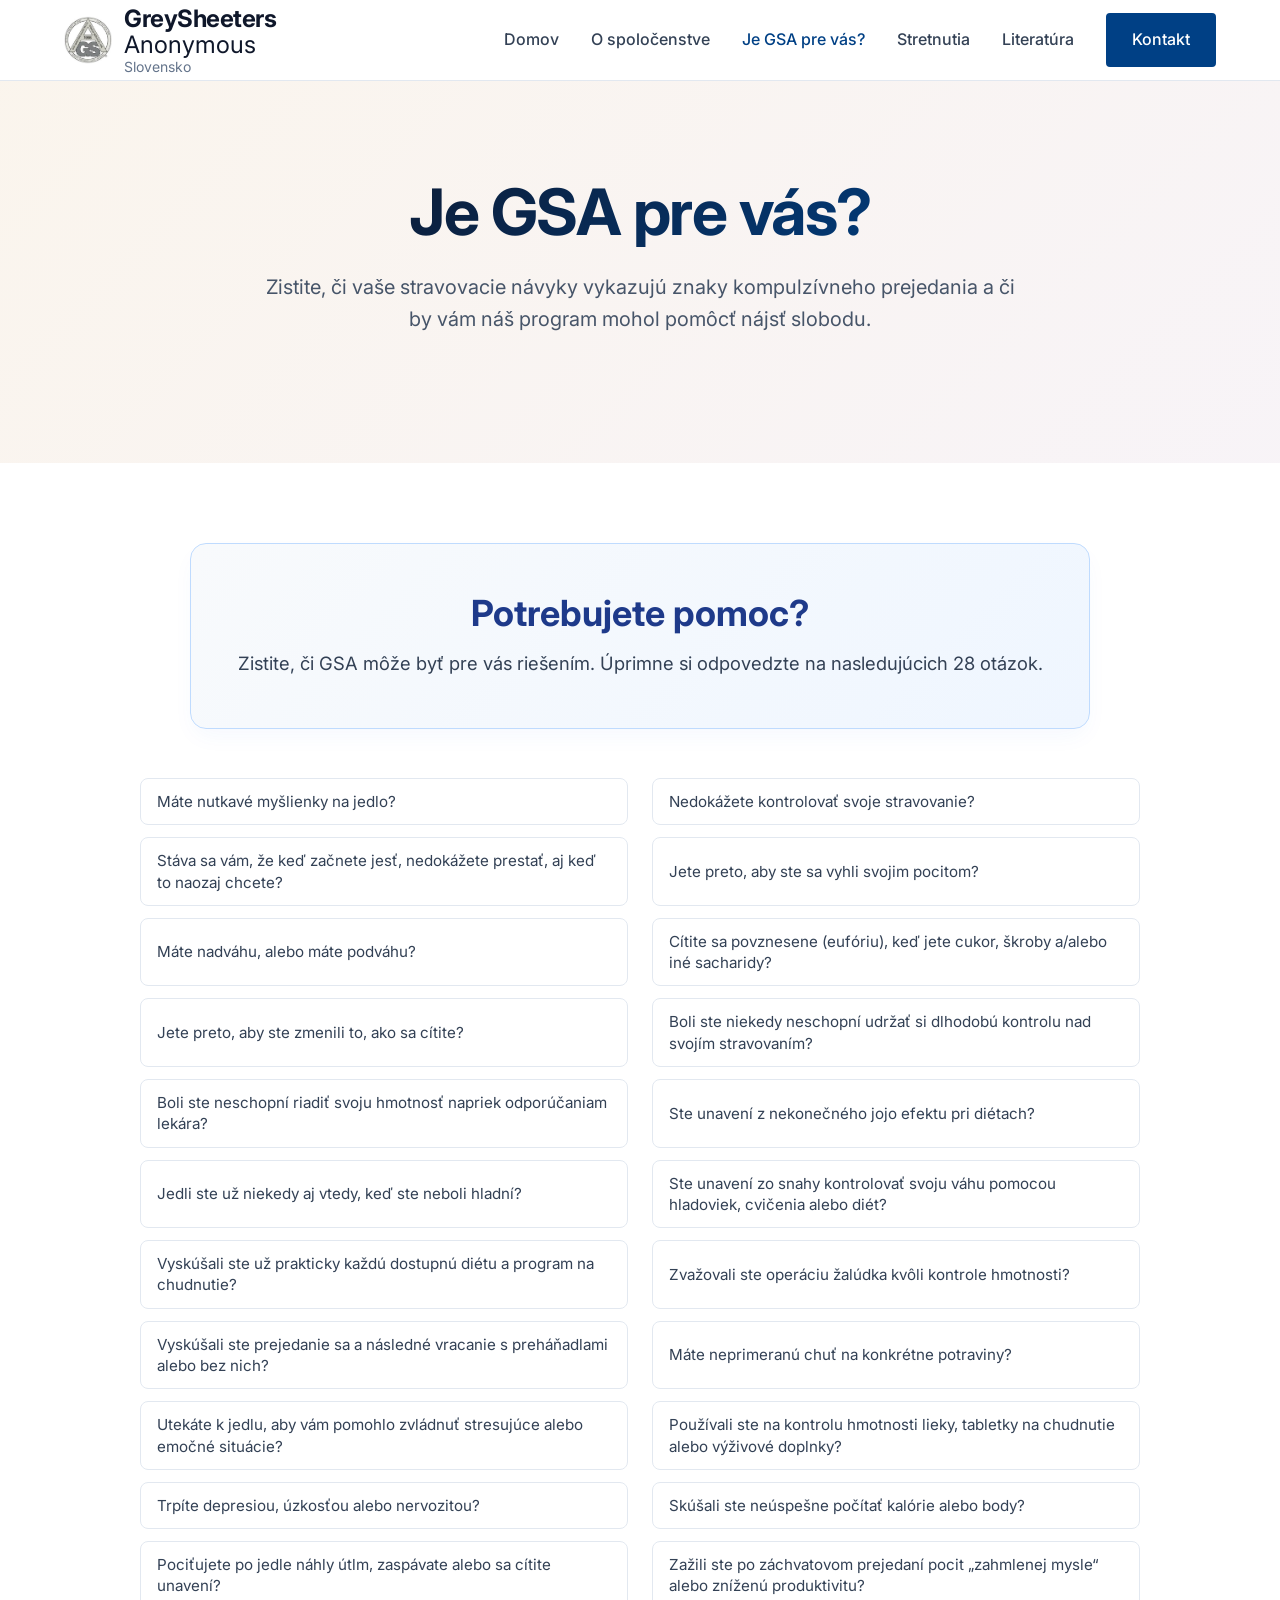
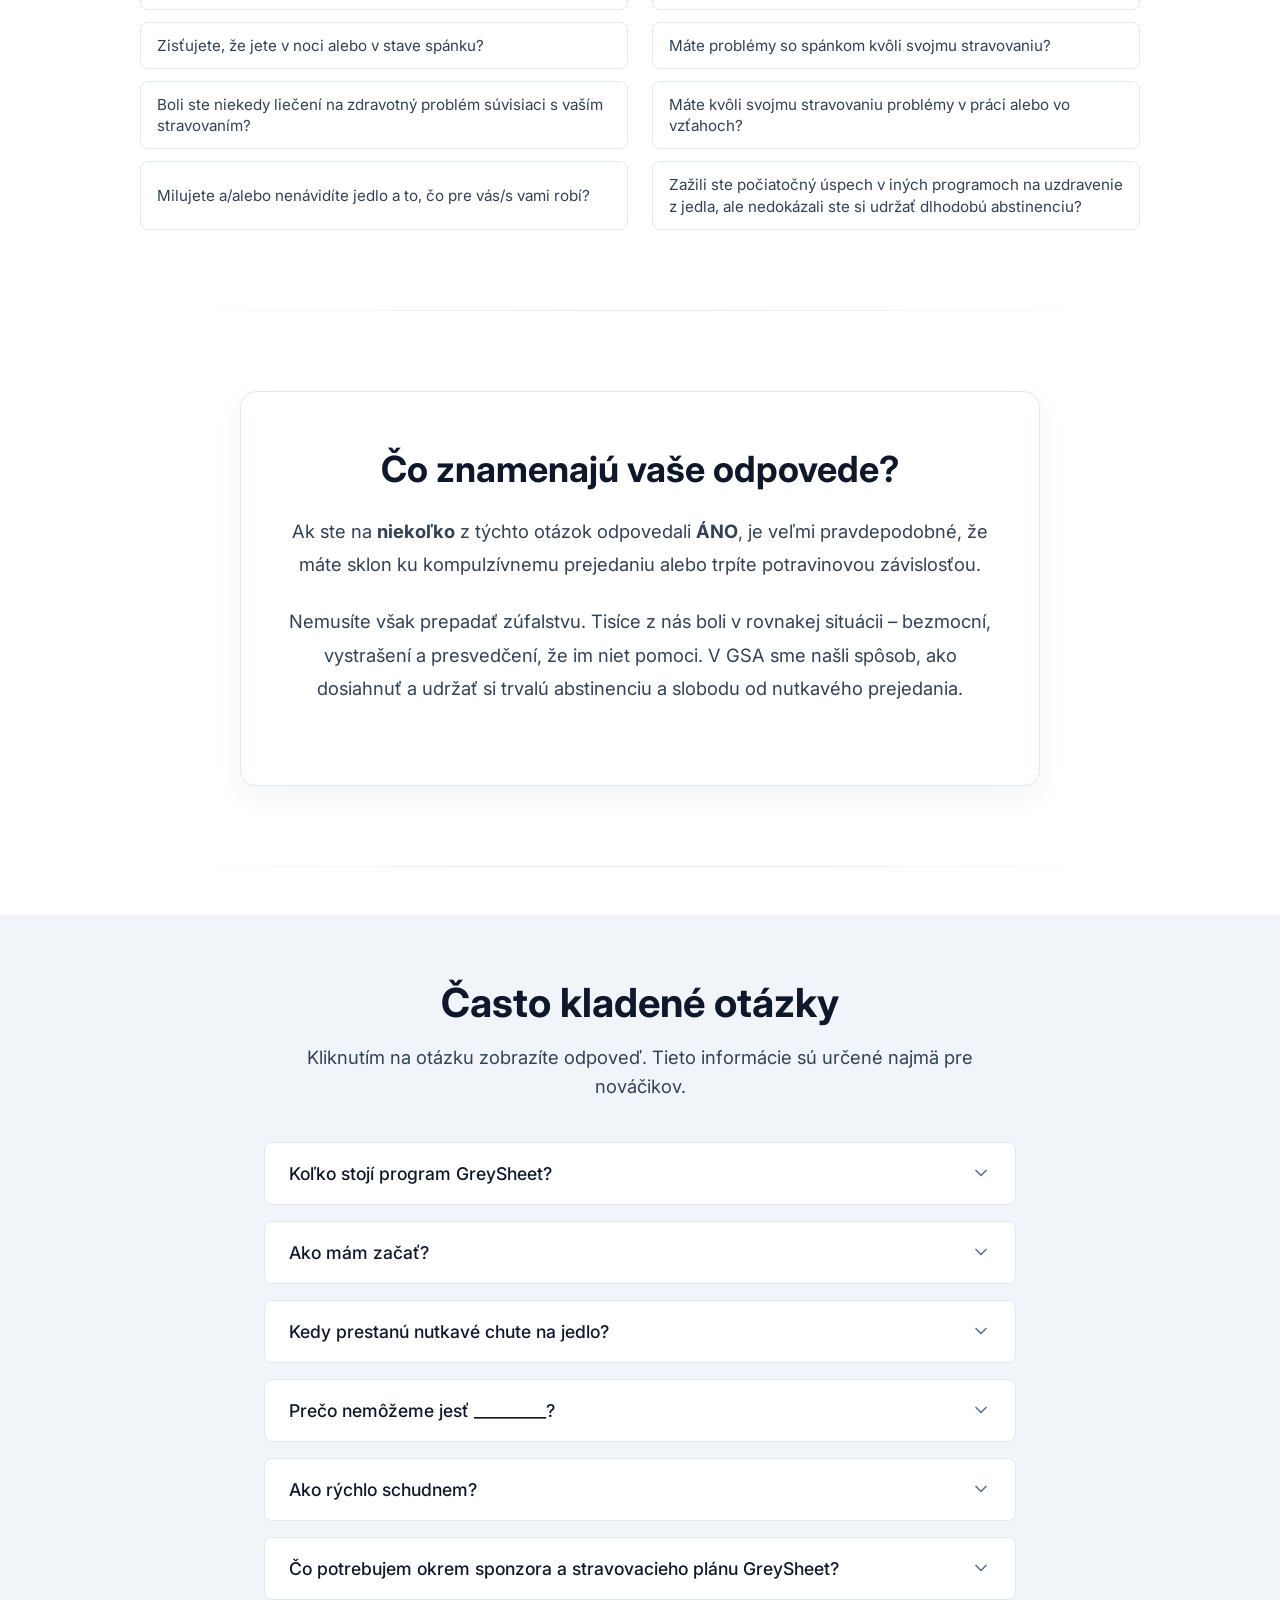
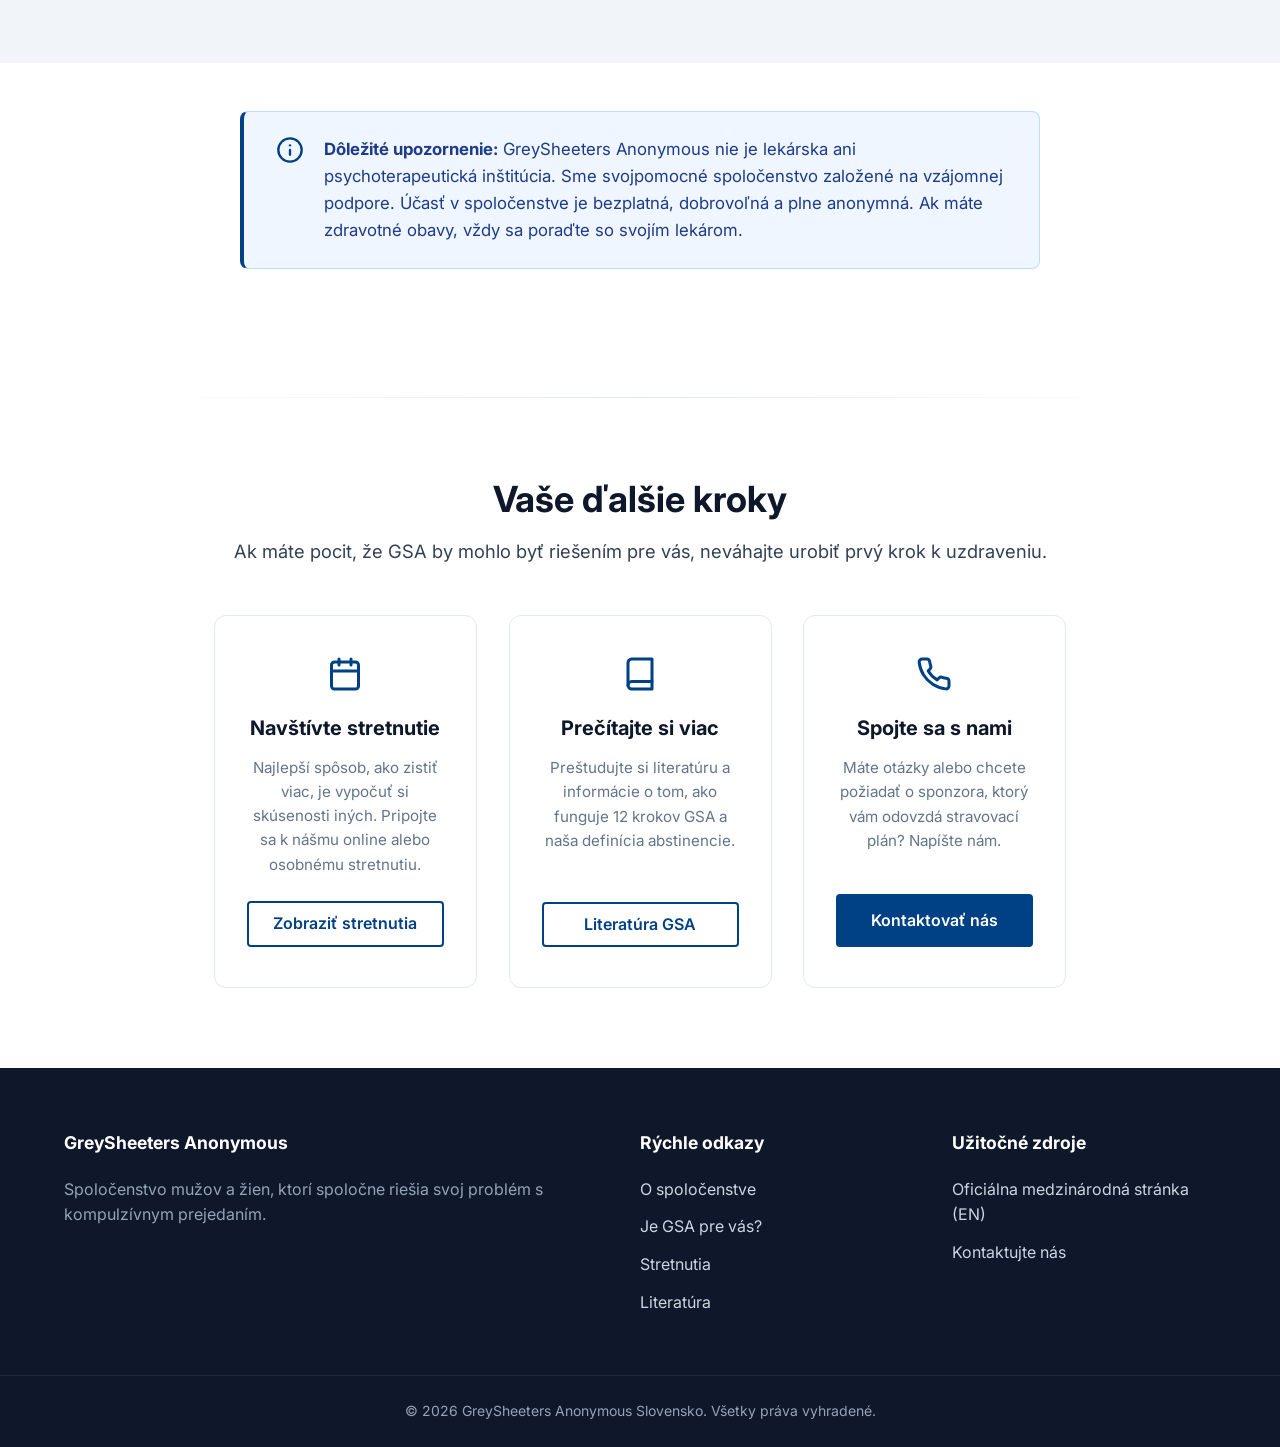
==== je-gsa-pre-vas.html @ 388d5970 "Initial commit" ====
<!DOCTYPE html>
<html lang="sk">

<head>
    <meta charset="UTF-8">
    <meta name="viewport" content="width=device-width, initial-scale=1.0">
    <title>Je GSA pre vás? - GreySheeters Anonymous Slovensko</title>
    <meta name="description"
        content="Zistite, či je spoločenstvo GreySheeters Anonymous a náš program abstinencie určený pre vás. Prečítajte si 28 diagnostických otázok a FAQ pre nováčikov.">

    <!-- Google Fonts: Inter -->
    <link rel="preconnect" href="https://fonts.googleapis.com">
    <link rel="preconnect" href="https://fonts.gstatic.com" crossorigin>
    <link href="https://fonts.googleapis.com/css2?family=Inter:wght@300;400;500;600;700&display=swap" rel="stylesheet">

    <!-- Favicon -->
    <link rel="icon" type="image/png" href="images/GSA_Horizontal_logo.png">

    <link rel="stylesheet" href="style.css">
    <style>
        .pt-0 {
            padding-top: 0 !important;
        }

        /* Page intro styling */
        .page-intro {
            text-align: center;
            max-width: 800px;
            margin: 0 auto;
        }
        .page-intro h2 {
            font-size: 2.5rem;
            color: #0f172a;
            margin-bottom: 1.5rem;
        }
        .page-intro p {
            font-size: 1.15rem;
            color: var(--text-main);
            line-height: 1.8;
            margin-bottom: 1.5rem;
        }

        /* Subtle divider */
        .section-divider {
            border: 0;
            height: 1px;
            background: linear-gradient(to right, transparent, var(--border-color), transparent);
            margin: 3rem auto;
            max-width: 80%;
        }

        /* Questions checklist styles */
        .questions-list {
            max-width: 1000px;
            margin: 0 auto;
            display: flex;
            flex-direction: column;
            gap: 0.75rem;
        }
        @media (min-width: 768px) {
            .questions-list {
                display: grid;
                grid-template-columns: 1fr 1fr;
                gap: 0.75rem 1.5rem;
            }
        }
        .question-item {
            display: flex;
            background: var(--white);
            border: 1px solid var(--border-color);
            border-radius: 8px;
            padding: 0.75rem 1rem;
            transition: var(--transition);
            align-items: center;
        }
        .question-item:hover {
            border-color: var(--primary-color);
            box-shadow: 0 4px 10px rgba(0, 0, 0, 0.04);
            background-color: #fafbfd;
        }
        .question-text {
            font-size: 0.95rem;
            color: var(--text-main);
            line-height: 1.4;
        }

        /* Interpretation styling */
        .interpretation-card {
            background: var(--white);
            border-radius: 16px;
            padding: 3.5rem 2.5rem;
            max-width: 800px;
            margin: 0 auto;
            text-align: center;
            border: 1px solid var(--border-color);
            box-shadow: 0 10px 30px rgba(0,0,0,0.05);
        }
        .interpretation-card h2 {
            font-size: 2.25rem;
            color: #0f172a;
            margin-bottom: 1.5rem;
        }
        .interpretation-card p {
            font-size: 1.15rem;
            line-height: 1.8;
            color: var(--text-main);
            margin-bottom: 1.5rem;
        }

        /* FAQ Section Styles */
        .faq-section {
            max-width: 800px;
            margin: 0 auto;
        }
        .faq-section h2 {
            font-size: 2.5rem;
            color: #0f172a;
            margin-bottom: 1rem;
            text-align: center;
        }
        .faq-section > p {
            font-size: 1.15rem;
            color: var(--text-main);
            text-align: center;
            margin-bottom: 2.5rem;
        }
        .faq-list {
            display: flex;
            flex-direction: column;
            gap: 1rem;
            margin-top: 2rem;
        }
        .faq-item {
            background: var(--white);
            border: 1px solid var(--border-color);
            border-radius: 8px;
            overflow: hidden;
            transition: all 0.3s ease;
        }
        .faq-item:hover {
            border-color: #cbd5e1;
            background-color: #f8fafc;
            box-shadow: 0 4px 15px rgba(0, 0, 0, 0.04);
        }
        .faq-question {
            font-family: inherit;
            width: 100%;
            background: none;
            border: none;
            padding: 1.25rem 1.5rem;
            text-align: left;
            font-size: 1.1rem;
            font-weight: 500;
            color: #0f172a;
            display: flex;
            justify-content: space-between;
            align-items: center;
            cursor: pointer;
            transition: var(--transition);
        }
        .faq-question:hover {
            color: var(--primary-color);
        }
        .faq-arrow {
            transition: transform 0.3s ease;
            flex-shrink: 0;
            color: var(--text-light);
        }
        .faq-item.active .faq-arrow {
            transform: rotate(180deg);
            color: var(--primary-color);
        }
        .faq-answer {
            max-height: 0;
            overflow: hidden;
            transition: max-height 0.3s ease-out;
        }
        .faq-answer-content {
            padding: 0 1.5rem 1.25rem;
            color: var(--text-main);
            line-height: 1.7;
            font-size: 1.05rem;
        }
        .faq-answer-content p {
            margin-bottom: 0.75rem;
        }
        .faq-answer-content p:last-child {
            margin-bottom: 0;
        }
        .faq-answer-content a {
            color: var(--primary-color);
            font-weight: 500;
        }
        .faq-answer-content a:hover {
            text-decoration: underline;
        }

        /* Disclaimer/Info Box */
        .disclaimer-box {
            background-color: var(--alert-bg);
            border: 1px solid var(--alert-border);
            border-left: 4px solid var(--primary-color);
            color: var(--alert-text);
            padding: 1.5rem 2rem;
            border-radius: 8px;
            max-width: 800px;
            margin: 3rem auto;
            font-size: 1.05rem;
            line-height: 1.6;
            display: flex;
            gap: 1.25rem;
            align-items: flex-start;
            text-align: left;
        }
        .disclaimer-icon {
            flex-shrink: 0;
            color: var(--primary-color);
        }

        /* Next Steps section */
        .next-steps-container {
            max-width: 900px;
            margin: 0 auto;
        }
        .next-steps-container h2 {
            font-size: 2.25rem;
            color: #0f172a;
            margin-bottom: 1rem;
            text-align: center;
        }
        .next-steps-container > p {
            font-size: 1.15rem;
            color: var(--text-main);
            text-align: center;
            margin-bottom: 3rem;
        }
        .next-steps-grid {
            display: grid;
            grid-template-columns: 1fr;
            gap: 2rem;
        }
        @media (min-width: 768px) {
            .next-steps-grid {
                grid-template-columns: repeat(3, 1fr);
            }
        }
        .step-card {
            background: var(--white);
            border: 1px solid var(--border-color);
            border-radius: 12px;
            padding: 2.5rem 2rem;
            text-align: center;
            transition: var(--transition);
            display: flex;
            flex-direction: column;
            height: 100%;
        }
        .step-card:hover {
            transform: translateY(-4px);
            box-shadow: 0 10px 25px rgba(0,0,0,0.06);
            border-color: var(--primary-color);
        }
        .step-card-icon {
            margin-bottom: 1.5rem;
            display: flex;
            justify-content: center;
            color: var(--primary-color);
        }
        .step-card h3 {
            font-size: 1.25rem;
            color: #0f172a;
            margin-bottom: 1rem;
        }
        .step-card p {
            color: var(--text-light);
            font-size: 0.95rem;
            line-height: 1.6;
            margin-bottom: 1.5rem;
            flex-grow: 1;
        }
        .step-card .btn-outline {
            margin-top: auto;
            width: 100%;
        }
    </style>
</head>

<body>

    <!-- Header & Navigation -->
    <header class="header">
        <div class="container header-container">
            <a href="index.html" class="logo">
                <img src="images/images (6).jpg" alt="GreySheeters Anonymous Slovensko Logo" class="logo-img">
                <div class="logo-text">
                    <span class="logo-bold">GreySheeters</span> Anonymous
                    <span class="logo-sub">Slovensko</span>
                </div>
            </a>

            <!-- Mobile Menu Toggle -->
            <button class="mobile-menu-btn" aria-label="Otvoriť menu" id="menu-btn">
                <span></span>
                <span></span>
                <span></span>
            </button>

            <!-- Navigation Links -->
            <nav class="nav-links" id="nav-links">
                <a href="index.html">Domov</a>
                <a href="o-gsa.html">O spoločenstve</a>
                <a href="je-gsa-pre-vas.html" class="active">Je GSA pre vás?</a>
                <a href="stretnutia.html">Stretnutia</a>
                <a href="literatura.html">Literatúra</a>
                <a href="kontakt.html" class="btn-primary">Kontakt</a>
            </nav>
        </div>
    </header>

    <!-- Hero Section -->
    <section class="hero" style="padding: 6rem 0;">
        <div class="hero-overlay"></div>
        <div class="container hero-content">
            <h1>Je GSA pre vás?</h1>
            <p>Zistite, či vaše stravovacie návyky vykazujú znaky kompulzívneho prejedania a či by vám náš program mohol pomôcť nájsť slobodu.</p>
        </div>
    </section>

    <!-- Main Content -->
    <main>
        <!-- Combined Intro & Questions Section -->
        <section class="section" style="padding-bottom: 2rem;">
            <div class="container">
                <div class="page-intro animate-on-scroll" style="background: linear-gradient(135deg, #f8fafc 0%, #eff6ff 100%); padding: 3rem 2rem; border-radius: 16px; border: 1px solid #bfdbfe; margin-bottom: 3rem; max-width: 900px; box-shadow: 0 10px 25px -5px rgba(37, 99, 235, 0.05);">
                    <h2 style="color: #1e3a8a; margin-bottom: 0.75rem; font-size: 2.25rem;">Potrebujete pomoc?</h2>
                    <p style="margin-bottom: 0; font-size: 1.15rem;">Zistite, či GSA môže byť pre vás riešením. Úprimne si odpovedzte na nasledujúcich 28 otázok.</p>
                </div>

                <div class="questions-list animate-on-scroll">
                    <!-- Q1 -->
                    <div class="question-item">
                        <div class="question-text">Máte nutkavé myšlienky na jedlo?</div>
                    </div>
                    <!-- Q2 -->
                    <div class="question-item">
                        <div class="question-text">Nedokážete kontrolovať svoje stravovanie?</div>
                    </div>
                    <!-- Q3 -->
                    <div class="question-item">
                        <div class="question-text">Stáva sa vám, že keď začnete jesť, nedokážete prestať, aj keď to naozaj chcete?</div>
                    </div>
                    <!-- Q4 -->
                    <div class="question-item">
                        <div class="question-text">Jete preto, aby ste sa vyhli svojim pocitom?</div>
                    </div>
                    <!-- Q5 -->
                    <div class="question-item">
                        <div class="question-text">Máte nadváhu, alebo máte podváhu?</div>
                    </div>
                    <!-- Q6 -->
                    <div class="question-item">
                        <div class="question-text">Cítite sa povznesene (eufóriu), keď jete cukor, škroby a/alebo iné sacharidy?</div>
                    </div>
                    <!-- Q7 -->
                    <div class="question-item">
                        <div class="question-text">Jete preto, aby ste zmenili to, ako sa cítite?</div>
                    </div>
                    <!-- Q8 -->
                    <div class="question-item">
                        <div class="question-text">Boli ste niekedy neschopní udržať si dlhodobú kontrolu nad svojím stravovaním?</div>
                    </div>
                    <!-- Q9 -->
                    <div class="question-item">
                        <div class="question-text">Boli ste neschopní riadiť svoju hmotnosť napriek odporúčaniam lekára?</div>
                    </div>
                    <!-- Q10 -->
                    <div class="question-item">
                        <div class="question-text">Ste unavení z nekonečného jojo efektu pri diétach?</div>
                    </div>
                    <!-- Q11 -->
                    <div class="question-item">
                        <div class="question-text">Jedli ste už niekedy aj vtedy, keď ste neboli hladní?</div>
                    </div>
                    <!-- Q12 -->
                    <div class="question-item">
                        <div class="question-text">Ste unavení zo snahy kontrolovať svoju váhu pomocou hladoviek, cvičenia alebo diét?</div>
                    </div>
                    <!-- Q13 -->
                    <div class="question-item">
                        <div class="question-text">Vyskúšali ste už prakticky každú dostupnú diétu a program na chudnutie?</div>
                    </div>
                    <!-- Q14 -->
                    <div class="question-item">
                        <div class="question-text">Zvažovali ste operáciu žalúdka kvôli kontrole hmotnosti?</div>
                    </div>
                    <!-- Q15 -->
                    <div class="question-item">
                        <div class="question-text">Vyskúšali ste prejedanie sa a následné vracanie s preháňadlami alebo bez nich?</div>
                    </div>
                    <!-- Q16 -->
                    <div class="question-item">
                        <div class="question-text">Máte neprimeranú chuť na konkrétne potraviny?</div>
                    </div>
                    <!-- Q17 -->
                    <div class="question-item">
                        <div class="question-text">Utekáte k jedlu, aby vám pomohlo zvládnuť stresujúce alebo emočné situácie?</div>
                    </div>
                    <!-- Q18 -->
                    <div class="question-item">
                        <div class="question-text">Používali ste na kontrolu hmotnosti lieky, tabletky na chudnutie alebo výživové doplnky?</div>
                    </div>
                    <!-- Q19 -->
                    <div class="question-item">
                        <div class="question-text">Trpíte depresiou, úzkosťou alebo nervozitou?</div>
                    </div>
                    <!-- Q20 -->
                    <div class="question-item">
                        <div class="question-text">Skúšali ste neúspešne počítať kalórie alebo body?</div>
                    </div>
                    <!-- Q21 -->
                    <div class="question-item">
                        <div class="question-text">Pociťujete po jedle náhly útlm, zaspávate alebo sa cítite unavení?</div>
                    </div>
                    <!-- Q22 -->
                    <div class="question-item">
                        <div class="question-text">Zažili ste po záchvatovom prejedaní pocit „zahmlenej mysle“ alebo zníženú produktivitu?</div>
                    </div>
                    <!-- Q23 -->
                    <div class="question-item">
                        <div class="question-text">Zisťujete, že jete v noci alebo v stave spánku?</div>
                    </div>
                    <!-- Q24 -->
                    <div class="question-item">
                        <div class="question-text">Máte problémy so spánkom kvôli svojmu stravovaniu?</div>
                    </div>
                    <!-- Q25 -->
                    <div class="question-item">
                        <div class="question-text">Boli ste niekedy liečení na zdravotný problém súvisiaci s vaším stravovaním?</div>
                    </div>
                    <!-- Q26 -->
                    <div class="question-item">
                        <div class="question-text">Máte kvôli svojmu stravovaniu problémy v práci alebo vo vzťahoch?</div>
                    </div>
                    <!-- Q27 -->
                    <div class="question-item">
                        <div class="question-text">Milujete a/alebo nenávidíte jedlo a to, čo pre vás/s vami robí?</div>
                    </div>
                    <!-- Q28 -->
                    <div class="question-item">
                        <div class="question-text">Zažili ste počiatočný úspech v iných programoch na uzdravenie z jedla, ale nedokázali ste si udržať dlhodobú abstinenciu?</div>
                    </div>
                </div>
            </div>
        </section>

        <hr class="section-divider">

        <!-- Interpretation Card Section -->
        <section class="section" style="padding-top: 2rem; padding-bottom: 2rem;">
            <div class="container">
                <div class="interpretation-card animate-on-scroll">
                    <h2>Čo znamenajú vaše odpovede?</h2>
                    <p>Ak ste na <strong>niekoľko</strong> z týchto otázok odpovedali <strong>ÁNO</strong>, je veľmi pravdepodobné, že máte sklon ku kompulzívnemu prejedaniu alebo trpíte potravinovou závislosťou.</p>
                    <p>Nemusíte však prepadať zúfalstvu. Tisíce z nás boli v rovnakej situácii – bezmocní, vystrašení a presvedčení, že im niet pomoci. V GSA sme našli spôsob, ako dosiahnuť a udržať si trvalú abstinenciu a slobodu od nutkavého prejedania.</p>
                </div>
            </div>
        </section>

        <hr class="section-divider">

        <!-- FAQ Section -->
        <section class="section bg-light" style="padding-top: 4rem; padding-bottom: 4rem;">
            <div class="container faq-section animate-on-scroll">
                <h2>Často kladené otázky</h2>
                <p>Kliknutím na otázku zobrazíte odpoveď. Tieto informácie sú určené najmä pre nováčikov.</p>
                
                <div class="faq-list">
                    <!-- FAQ 1 -->
                    <div class="faq-item">
                        <button class="faq-question">
                            <span>Koľko stojí program GreySheet?</span>
                            <svg class="faq-arrow" xmlns="http://www.w3.org/2000/svg" width="20" height="20" viewBox="0 0 24 24" fill="none" stroke="currentColor" stroke-width="2" stroke-linecap="round" stroke-linejoin="round">
                                <polyline points="6 9 12 15 18 9"></polyline>
                            </svg>
                        </button>
                        <div class="faq-answer">
                            <div class="faq-answer-content">
                                <p>Jedinou podmienkou členstva v GreySheeters Anonymous je túžba prestať kompulzívne jesť. Predtým, ako začnete, nemusíte vypĺňať žiadnu prihlášku ani platiť žiadne poplatky a nemusíte si objednávať žiadne špeciálne doplnky výživy ani náhrady jedla. Väčšina našej základnej literatúry je k dispozícii na bezplatné stiahnutie a vytlačenie.</p>
                                <p>Abstinentná strava je dostupná v bežných obchodoch s potravinami, aj keď si pravdepodobne všimnete, že čerstvé bielkoviny, ovocie a zelenina stoja viac ako spracované potraviny s vysokým obsahom škrobu, ktoré väčšina z nás jedla pred príchodom do GSA.</p>
                                <p>Každá skupina však žiada o dobrovoľné príspevky (v zmysle 7. tradície) na pokrytie výdavkov skupiny, ako je prenájom miestnosti alebo poplatky za online konferenčné služby. Členovia, ktorí majú v programe úspech a sú finančne schopní prispieť, sú k tomu povzbudzovaní, ale príspevky nie sú nikdy povinné.</p>
                            </div>
                        </div>
                    </div>

                    <!-- FAQ 2 -->
                    <div class="faq-item">
                        <button class="faq-question">
                            <span>Ako mám začať?</span>
                            <svg class="faq-arrow" xmlns="http://www.w3.org/2000/svg" width="20" height="20" viewBox="0 0 24 24" fill="none" stroke="currentColor" stroke-width="2" stroke-linecap="round" stroke-linejoin="round">
                                <polyline points="6 9 12 15 18 9"></polyline>
                            </svg>
                        </button>
                        <div class="faq-answer">
                            <div class="faq-answer-content">
                                <p>Najlepším miestom na začatie je návšteva stretnutia GreySheeters Anonymous. Naša stránka <a href="stretnutia.html">Stretnutia</a> obsahuje zoznam stretnutí a informácie o tom, ako sa pripojiť k telefonickým alebo online mítingom.</p>
                                <p>Ak nikoho v GSA nepoznáte, nikdy ste neboli na 12-krokovom stretnutí a chcete začať ihneď, prejdite na našu stránku <a href="kontakt.html">Kontakt</a> a napíšte nám správu. Naša kontaktná osoba pre Slovensko sa s vami spojí a pomôže vám nájsť vášho prvého sponzora, ktorý vám odovzdá stravovací plán a vysvetlí vám základy.</p>
                            </div>
                        </div>
                    </div>

                    <!-- FAQ 3 -->
                    <div class="faq-item">
                        <button class="faq-question">
                            <span>Kedy prestanú nutkavé chute na jedlo?</span>
                            <svg class="faq-arrow" xmlns="http://www.w3.org/2000/svg" width="20" height="20" viewBox="0 0 24 24" fill="none" stroke="currentColor" stroke-width="2" stroke-linecap="round" stroke-linejoin="round">
                                <polyline points="6 9 12 15 18 9"></polyline>
                            </svg>
                        </button>
                        <div class="faq-answer">
                            <div class="faq-answer-content">
                                <p>Najťažšia časť fyzického detoxu (bolesti hlavy, únava, nevoľnosť a silná túžba po jedle) zvyčajne odznie do konca prvého týždňa dôslednej abstinencie. Emocionálny detox (podráždenosť, zmeny nálad, zvýšená citlivosť) môže trvať ešte niekoľko týždňov.</p>
                                <p>Ak pociťujete silné chute aj po dlhšom čase, dôkladne skontrolujte etikety a zloženie všetkého, čo konzumujete alebo pijete, a porozprávajte sa so svojím sponzorom, aby ste sa uistili, že do vašej stravy omylom neprenikol skrytý cukor alebo škrob.</p>
                            </div>
                        </div>
                    </div>

                    <!-- FAQ 4 -->
                    <div class="faq-item">
                        <button class="faq-question">
                            <span>Prečo nemôžeme jesť _________?</span>
                            <svg class="faq-arrow" xmlns="http://www.w3.org/2000/svg" width="20" height="20" viewBox="0 0 24 24" fill="none" stroke="currentColor" stroke-width="2" stroke-linecap="round" stroke-linejoin="round">
                                <polyline points="6 9 12 15 18 9"></polyline>
                            </svg>
                        </button>
                        <div class="faq-answer">
                            <div class="faq-answer-content">
                                <p>Vo všeobecnosti platí, že potraviny, ktoré nie sú na stravovacom pláne GreySheet, majú vysoký obsah sacharidov, cukrov alebo škrobov, ktoré spúšťajú fyzickú závislosť a nutkanie prejedať sa. Niektoré potraviny, ktoré nie sú výslovne vymenované, sú povolené, ak patria do rovnakej kategórie (napr. všetky druhy červeného mäsa, hydiny a rýb sú povolené, ak sú pripravené bez nepovolených prísad).</p>
                                <p>V niektorých prípadoch presne nevieme, prečo konkrétny druh ovocia alebo zeleniny nebol do plánu zahrnutý pred desaťročiami. Čo však vieme s istotou je, že žiadny člen GSA doteraz nezomrel na to, že nejedol dané ovocie alebo zeleninu, a vy na to nezomriete tiež. Dôvera v plán a v skúsenosti tých, ktorí kráčali pred nami, je kľúčom k úspechu.</p>
                            </div>
                        </div>
                    </div>

                    <!-- FAQ 5 -->
                    <div class="faq-item">
                        <button class="faq-question">
                            <span>Ako rýchlo schudnem?</span>
                            <svg class="faq-arrow" xmlns="http://www.w3.org/2000/svg" width="20" height="20" viewBox="0 0 24 24" fill="none" stroke="currentColor" stroke-width="2" stroke-linecap="round" stroke-linejoin="round">
                                <polyline points="6 9 12 15 18 9"></polyline>
                            </svg>
                        </button>
                        <div class="faq-answer">
                            <div class="faq-answer-content">
                                <p>Úbytok hmotnosti je zvyčajne najvýraznejší a najrýchlejší počas prvého mesiaca na pláne stravovania GreySheet a následne sa stabilizuje na zdravom tempe. Rýchlosť chudnutia závisí od mnohých individuálnych faktorov: od veku, pohlavia, úrovne fyzickej aktivity, celkového zdravotného stavu a od konkrétnych volieb jedál v rámci plánu.</p>
                                <p>Pamätajte, že program GSA sa zameriava na udržateľnú úpravu hmotnosti a celkové telesné i duchovné uzdravenie, nie na bleskové diéty. Všetky otázky ohľadom úbytku váhy konzultujte so svojím sponzorom.</p>
                            </div>
                        </div>
                    </div>

                    <!-- FAQ 6 -->
                    <div class="faq-item">
                        <button class="faq-question">
                            <span>Čo potrebujem okrem sponzora a stravovacieho plánu GreySheet?</span>
                            <svg class="faq-arrow" xmlns="http://www.w3.org/2000/svg" width="20" height="20" viewBox="0 0 24 24" fill="none" stroke="currentColor" stroke-width="2" stroke-linecap="round" stroke-linejoin="round">
                                <polyline points="6 9 12 15 18 9"></polyline>
                            </svg>
                        </button>
                        <div class="faq-answer">
                            <div class="faq-answer-content">
                                <p>Budete potrebovať digitálnu kuchynskú váhu, ktorá dokáže odvážiť jedlo v gramoch/unciach a disponuje funkciou vynulovania (tara) – aby ste mohli položiť tanier, vynulovať ho a následne presne odvážiť každú zložku jedla. Tieto váhy sú bežne dostupné v obchodoch s domácimi potrebami alebo online.</p>
                                <p>Taktiež budete potrebovať sadu odmerných pohárov (cups) a lyžíc (lyžičiek) na presné meranie objemu tých potravín, ktoré sa merajú namiesto váženia.</p>
                            </div>
                        </div>
                    </div>
                </div>
            </div>
        </section>

        <!-- Disclaimer Box Section -->
        <section class="section pt-0" style="padding-bottom: 2rem;">
            <div class="container">
                <div class="disclaimer-box animate-on-scroll">
                    <div class="disclaimer-icon">
                        <svg xmlns="http://www.w3.org/2000/svg" width="28" height="28" viewBox="0 0 24 24" fill="none" stroke="currentColor" stroke-width="2" stroke-linecap="round" stroke-linejoin="round">
                            <circle cx="12" cy="12" r="10"></circle>
                            <line x1="12" y1="16" x2="12" y2="12"></line>
                            <line x1="12" y1="8" x2="12.01" y2="8"></line>
                        </svg>
                    </div>
                    <div>
                        <strong>Dôležité upozornenie:</strong> GreySheeters Anonymous nie je lekárska ani psychoterapeutická inštitúcia. Sme svojpomocné spoločenstvo založené na vzájomnej podpore. Účasť v spoločenstve je bezplatná, dobrovoľná a plne anonymná. Ak máte zdravotné obavy, vždy sa poraďte so svojím lekárom.
                    </div>
                </div>
            </div>
        </section>

        <hr class="section-divider">

        <!-- Next Steps Section -->
        <section class="section" style="padding-top: 2rem;">
            <div class="container next-steps-container">
                <h2>Vaše ďalšie kroky</h2>
                <p>Ak máte pocit, že GSA by mohlo byť riešením pre vás, neváhajte urobiť prvý krok k uzdraveniu.</p>
                
                <div class="next-steps-grid">
                    <!-- Step 1 -->
                    <div class="step-card">
                        <div class="step-card-icon">
                            <svg xmlns="http://www.w3.org/2000/svg" width="36" height="36" viewBox="0 0 24 24" fill="none" stroke="currentColor" stroke-width="2" stroke-linecap="round" stroke-linejoin="round">
                                <rect x="3" y="4" width="18" height="18" rx="2" ry="2"></rect>
                                <line x1="16" y1="2" x2="16" y2="6"></line>
                                <line x1="8" y1="2" x2="8" y2="6"></line>
                                <line x1="3" y1="10" x2="21" y2="10"></line>
                            </svg>
                        </div>
                        <h3>Navštívte stretnutie</h3>
                        <p>Najlepší spôsob, ako zistiť viac, je vypočuť si skúsenosti iných. Pripojte sa k nášmu online alebo osobnému stretnutiu.</p>
                        <a href="stretnutia.html" class="btn-outline">Zobraziť stretnutia</a>
                    </div>
                    <!-- Step 2 -->
                    <div class="step-card animate-on-scroll">
                        <div class="step-card-icon">
                            <svg xmlns="http://www.w3.org/2000/svg" width="36" height="36" viewBox="0 0 24 24" fill="none" stroke="currentColor" stroke-width="2" stroke-linecap="round" stroke-linejoin="round">
                                <path d="M4 19.5A2.5 2.5 0 0 1 6.5 17H20"></path>
                                <path d="M6.5 2H20v20H6.5A2.5 2.5 0 0 1 4 19.5v-15A2.5 2.5 0 0 1 6.5 2z"></path>
                            </svg>
                        </div>
                        <h3>Prečítajte si viac</h3>
                        <p>Preštudujte si literatúru a informácie o tom, ako funguje 12 krokov GSA a naša definícia abstinencie.</p>
                        <a href="literatura.html" class="btn-outline">Literatúra GSA</a>
                    </div>
                    <!-- Step 3 -->
                    <div class="step-card animate-on-scroll">
                        <div class="step-card-icon">
                            <svg xmlns="http://www.w3.org/2000/svg" width="36" height="36" viewBox="0 0 24 24" fill="none" stroke="currentColor" stroke-width="2" stroke-linecap="round" stroke-linejoin="round">
                                <path d="M22 16.92v3a2 2 0 0 1-2.18 2 19.79 19.79 0 0 1-8.63-3.07 19.5 19.5 0 0 1-6-6 19.79 19.79 0 0 1-3.07-8.67A2 2 0 0 1 4.11 2h3a2 2 0 0 1 2 1.72 12.84 12.84 0 0 0 .7 2.81 2 2 0 0 1-.45 2.11L8.09 9.91a16 16 0 0 0 6 6l1.27-1.27a2 2 0 0 1 2.11-.45 12.84 12.84 0 0 0 2.81.7A2 2 0 0 1 22 16.92z"></path>
                            </svg>
                        </div>
                        <h3>Spojte sa s nami</h3>
                        <p>Máte otázky alebo chcete požiadať o sponzora, ktorý vám odovzdá stravovací plán? Napíšte nám.</p>
                        <a href="kontakt.html" class="btn-primary" style="margin-top: auto;">Kontaktovať nás</a>
                    </div>
                </div>
            </div>
        </section>
    </main>

    <!-- Footer -->
    <footer class="footer">
        <div class="container footer-grid">
            <div class="footer-col">
                <h4>GreySheeters Anonymous</h4>
                <p>Spoločenstvo mužov a žien, ktorí spoločne riešia svoj problém s kompulzívnym prejedaním.</p>
            </div>
            <div class="footer-col">
                <h4>Rýchle odkazy</h4>
                <ul>
                    <li><a href="o-gsa.html">O spoločenstve</a></li>
                    <li><a href="je-gsa-pre-vas.html">Je GSA pre vás?</a></li>
                    <li><a href="stretnutia.html">Stretnutia</a></li>
                    <li><a href="literatura.html">Literatúra</a></li>
                </ul>
            </div>
            <div class="footer-col">
                <h4>Užitočné zdroje</h4>
                <ul>
                    <li><a href="https://www.greysheet.org/" target="_blank" rel="noopener">Oficiálna medzinárodná stránka (EN)</a></li>
                    <li><a href="kontakt.html">Kontaktujte nás</a></li>
                </ul>
            </div>
        </div>
        <div class="footer-bottom">
            <div class="container">
                <p>&copy; <span id="year"></span> GreySheeters Anonymous Slovensko. Všetky práva vyhradené.</p>
            </div>
        </div>
    </footer>

    <script src="script.js"></script>
    <script>
        document.addEventListener('DOMContentLoaded', () => {
            const faqQuestions = document.querySelectorAll('.faq-question');
            
            faqQuestions.forEach(question => {
                question.addEventListener('click', () => {
                    const faqItem = question.parentElement;
                    const faqAnswer = faqItem.querySelector('.faq-answer');
                    const isActive = faqItem.classList.contains('active');
                    
                    // Close other FAQ items
                    document.querySelectorAll('.faq-item').forEach(item => {
                        item.classList.remove('active');
                        item.querySelector('.faq-answer').style.maxHeight = null;
                    });
                    
                    if (!isActive) {
                        faqItem.classList.add('active');
                        faqAnswer.style.maxHeight = faqAnswer.scrollHeight + 'px';
                    }
                });
            });
        });
    </script>
</body>

</html>
---- style.css ----
/* CSS Variables - Inspired by professional calm colors (Blue, Grey, White) */
:root {
    --primary-color: #004085; /* Darker Deep Blue */
    --primary-hover: #002c5c;
    --secondary-color: #f1f5f9; /* Soft Slate/Grey */
    --text-main: #334155;
    --text-light: #64748b;
    --white: #ffffff;
    --border-color: #e2e8f0;
    --alert-bg: #eff6ff;
    --alert-border: #bfdbfe;
    --alert-text: #1e3a8a;
    
    --font-family: 'Inter', sans-serif;
    --transition: all 0.3s ease;
}

* {
    margin: 0;
    padding: 0;
    box-sizing: border-box;
}

button, input, select, textarea {
    font-family: inherit;
}

body {
    font-family: var(--font-family);
    color: var(--text-main);
    line-height: 1.6;
    background-color: var(--white);
    display: flex;
    flex-direction: column;
    min-height: 100vh;
}

h1, h2, h3, h4 {
    font-weight: 700;
    color: #0f172a;
    margin-bottom: 1rem;
    line-height: 1.2;
}

a {
    text-decoration: none;
    color: var(--primary-color);
    transition: var(--transition);
}

a:hover {
    color: var(--primary-hover);
}

.container {
    width: 100%;
    max-width: 1200px;
    margin: 0 auto;
    padding: 0 1.5rem;
}

.text-center {
    text-align: center;
}

.bg-light {
    background-color: var(--secondary-color);
}

.section {
    padding: 5rem 0;
}

/* Header */
.header {
    background: var(--white);
    border-bottom: 1px solid var(--border-color);
    position: sticky;
    top: 0;
    z-index: 1000;
}

.header-container {
    display: flex;
    justify-content: space-between;
    align-items: center;
    height: 80px;
}

.logo {
    display: flex;
    flex-direction: row;
    align-items: center;
    gap: 0.75rem;
    color: #0f172a;
    line-height: 1.1;
}

.logo-img {
    height: 48px;
    width: auto;
    display: block;
    border-radius: 4px;
}

.logo-text {
    display: flex;
    flex-direction: column;
    font-size: 1.5rem;
}

.logo-bold {
    font-weight: 700;
    letter-spacing: -0.5px;
}

.logo-sub {
    font-size: 0.875rem;
    font-weight: 400;
    color: var(--text-light);
}

.nav-links {
    display: flex;
    gap: 2rem;
    align-items: center;
}

.nav-links a {
    color: var(--text-main);
    font-weight: 500;
    font-size: 1rem;
}

.nav-links a:hover, .nav-links a.active {
    color: var(--primary-color);
}

.nav-links a.btn-primary {
    color: var(--white);
}

/* Buttons */
.btn-primary {
    background-color: var(--primary-color);
    color: var(--white);
    padding: 0.75rem 1.5rem;
    border-radius: 4px;
    font-weight: 600;
    display: inline-block;
    border: 2px solid var(--primary-color);
}

.btn-primary:hover {
    background-color: var(--primary-hover);
    border-color: var(--primary-hover);
    color: var(--white);
}

.btn-secondary {
    background-color: #f1f5f9;
    color: #334155;
    padding: 0.75rem 1.5rem;
    border-radius: 4px;
    font-weight: 600;
    display: inline-block;
    border: 2px solid #cbd5e1;
}

.btn-secondary:hover {
    background-color: #e2e8f0;
    border-color: #94a3b8;
    color: #0f172a;
}

.btn-outline {
    background-color: transparent;
    color: var(--primary-color);
    padding: 0.5rem 1rem;
    border-radius: 4px;
    font-weight: 600;
    display: inline-block;
    border: 2px solid var(--primary-color);
    margin-top: 1rem;
}

.btn-outline:hover {
    background-color: var(--primary-color);
    color: var(--white);
}

/* Button Animations */
.btn-primary, .btn-secondary, .btn-outline {
    transition: transform 0.4s cubic-bezier(0.16, 1, 0.3, 1), box-shadow 0.4s cubic-bezier(0.16, 1, 0.3, 1), background-color 0.3s ease, border-color 0.3s ease, color 0.3s ease;
}

.btn-primary:hover, .btn-secondary:hover, .btn-outline:hover {
    transform: translateY(-3px);
}

.btn-primary:hover, .btn-outline:hover {
    box-shadow: 0 8px 15px -3px rgba(0, 64, 133, 0.25), 0 4px 6px -2px rgba(0, 64, 133, 0.1);
}

.btn-secondary:hover {
    box-shadow: 0 8px 15px -3px rgba(0, 0, 0, 0.08), 0 4px 6px -2px rgba(0, 0, 0, 0.04);
}

/* Hero Section */
.hero {
    position: relative;
    background-color: #faf9f6; /* Soft warm-white base */
    color: var(--text-main);
    padding: 8rem 0;
    overflow: hidden;
    text-align: center;
    display: flex;
    align-items: center;
    justify-content: center;
}

.hero-bg {
    position: absolute;
    top: 0;
    left: 0;
    width: 100%;
    height: 100%;
    overflow: hidden;
    z-index: 0;
    background: radial-gradient(circle at 50% 50%, #ffffff 0%, #f1f5f9 100%);
}

.hero-overlay {
    position: absolute;
    top: 0;
    left: 0;
    width: 100%;
    height: 100%;
    z-index: 0;
    background: linear-gradient(135deg, rgba(254, 215, 170, 0.12) 0%, rgba(233, 213, 255, 0.15) 100%);
}

.blob {
    position: absolute;
    border-radius: 50%;
    filter: blur(90px);
    opacity: 0.88;
    mix-blend-mode: multiply;
    will-change: transform, border-radius;
}

.blob-1 {
    top: 5%;
    left: 20%;
    width: 500px;
    height: 500px;
    background: rgba(254, 186, 116, 0.85); /* Rich Peach */
    animation: float-blob-1 25s infinite ease-in-out alternate;
}

.blob-2 {
    bottom: 5%;
    right: 20%;
    width: 550px;
    height: 550px;
    background: rgba(216, 180, 254, 0.90); /* Rich Lavender */
    animation: float-blob-2 32s infinite ease-in-out alternate-reverse;
    animation-delay: -4s;
}

.blob-3 {
    top: 20%;
    left: 35%;
    width: 420px;
    height: 420px;
    background: rgba(253, 230, 138, 0.95); /* Rich Amber */
    animation: float-blob-3 22s infinite ease-in-out alternate;
    animation-delay: -8s;
}

@keyframes float-blob-1 {
    0% {
        transform: translate(0, 0) scale(1) rotate(0deg);
        border-radius: 60% 40% 30% 70% / 60% 30% 70% 40%;
    }
    25% {
        transform: translate(250px, 180px) scale(1.25) rotate(120deg);
        border-radius: 40% 60% 50% 50% / 50% 40% 60% 55%;
    }
    50% {
        transform: translate(-100px, 80px) scale(0.9) rotate(240deg);
        border-radius: 70% 50% 60% 40% / 60% 70% 50% 60%;
    }
    75% {
        transform: translate(150px, -50px) scale(1.15) rotate(270deg);
        border-radius: 50% 60% 40% 60% / 40% 50% 70% 50%;
    }
    100% {
        transform: translate(0, 0) scale(1) rotate(360deg);
        border-radius: 60% 40% 30% 70% / 60% 30% 70% 40%;
    }
}

@keyframes float-blob-2 {
    0% {
        transform: translate(0, 0) scale(1) rotate(0deg);
        border-radius: 50% 60% 40% 70% / 50% 40% 60% 70%;
    }
    25% {
        transform: translate(-280px, -200px) scale(0.85) rotate(-90deg);
        border-radius: 60% 40% 50% 50% / 40% 65% 55% 45%;
    }
    50% {
        transform: translate(100px, -80px) scale(1.2) rotate(-180deg);
        border-radius: 40% 60% 70% 40% / 60% 50% 40% 70%;
    }
    75% {
        transform: translate(-120px, 120px) scale(0.95) rotate(-270deg);
        border-radius: 55% 45% 60% 40% / 50% 55% 45% 60%;
    }
    100% {
        transform: translate(0, 0) scale(1) rotate(-360deg);
        border-radius: 50% 60% 40% 70% / 50% 40% 60% 70%;
    }
}

@keyframes float-blob-3 {
    0% {
        transform: translate(0, 0) scale(1) rotate(0deg);
        border-radius: 45% 55% 65% 35% / 55% 45% 35% 65%;
    }
    25% {
        transform: translate(220px, -80px) scale(1.3) rotate(135deg);
        border-radius: 50% 50% 45% 55% / 60% 40% 50% 50%;
    }
    50% {
        transform: translate(-220px, 120px) scale(0.8) rotate(270deg);
        border-radius: 65% 35% 55% 45% / 45% 55% 65% 35%;
    }
    75% {
        transform: translate(100px, -100px) scale(1.1) rotate(405deg);
        border-radius: 40% 60% 50% 50% / 55% 45% 60% 40%;
    }
    100% {
        transform: translate(0, 0) scale(1) rotate(540deg);
        border-radius: 45% 55% 65% 35% / 55% 45% 35% 65%;
    }
}

.hero-content {
    position: relative;
    z-index: 1;
    max-width: 800px;
}

.hero h1 {
    font-size: 4rem;
    margin-bottom: 1.5rem;
    letter-spacing: -1.5px;
    line-height: 1.1;
    background: linear-gradient(135deg, #0f172a 0%, var(--primary-color) 100%);
    -webkit-background-clip: text;
    -webkit-text-fill-color: transparent;
    background-clip: text;
    color: transparent;
}

.hero p {
    font-size: 1.25rem;
    margin-bottom: 2rem;
    color: #475569;
}

.hero-buttons {
    display: flex;
    gap: 1rem;
    justify-content: center;
}

/* Preambula Section */
.preambula-grid {
    display: grid;
    grid-template-columns: 1fr 1fr;
    gap: 4rem;
    align-items: center;
}

.preambula-text p {
    margin-bottom: 1rem;
}

.text-link {
    font-weight: 600;
    display: inline-block;
    margin-top: 1rem;
}

.preambula-highlight {
    background-color: var(--secondary-color);
    padding: 2.5rem;
    border-radius: 8px;
    border-top: 4px solid var(--primary-color);
}

.alert-box {
    background-color: var(--alert-bg);
    border: 1px solid var(--alert-border);
    color: var(--alert-text);
    padding: 1rem;
    border-radius: 4px;
    margin-top: 1.5rem;
    font-size: 0.95rem;
}

/* Features */
.features-grid {
    display: grid;
    grid-template-columns: repeat(4, 1fr);
    gap: 2rem;
    margin-top: 3rem;
}

.feature-card {
    background: var(--white);
    padding: 2rem;
    border-radius: 8px;
    box-shadow: 0 4px 6px -1px rgba(0, 0, 0, 0.05), 0 2px 4px -1px rgba(0, 0, 0, 0.03);
    text-align: center;
    border: 1px solid var(--border-color);
    transition: transform 0.6s ease, box-shadow 0.6s ease, border-color 0.6s ease;
}

.feature-card:hover {
    transform: translateY(-6px) !important;
    box-shadow: 0 15px 30px -5px rgba(0, 0, 0, 0.1), 0 8px 10px -5px rgba(0, 0, 0, 0.05);
    border-color: #cbd5e1;
    transition: transform 0.4s cubic-bezier(0.16, 1, 0.3, 1), box-shadow 0.4s cubic-bezier(0.16, 1, 0.3, 1), border-color 0.4s ease;
}

.feature-icon {
    font-size: 2.5rem;
    margin-bottom: 1rem;
}

.feature-card p {
    color: var(--text-light);
    margin-bottom: 1.5rem;
    min-height: 80px;
}

/* Footer */
.footer {
    background-color: #0f172a;
    color: #94a3b8;
    padding-top: 4rem;
    margin-top: auto;
}

.footer-grid {
    display: grid;
    grid-template-columns: 2fr 1fr 1fr;
    gap: 3rem;
    margin-bottom: 3rem;
}

.footer-col h4 {
    color: var(--white);
    font-size: 1.1rem;
    margin-bottom: 1.5rem;
}

.footer-col ul {
    list-style: none;
}

.footer-col ul li {
    margin-bottom: 0.75rem;
}

.footer-col ul li a {
    color: #cbd5e1;
}

.footer-col ul li a:hover {
    color: var(--white);
}

.footer-bottom {
    border-top: 1px solid #1e293b;
    padding: 1.5rem 0;
    text-align: center;
    font-size: 0.875rem;
}

/* Mobile Menu Button */
.mobile-menu-btn {
    display: none;
    background: none;
    border: none;
    cursor: pointer;
    padding: 0.5rem;
}

.mobile-menu-btn span {
    display: block;
    width: 25px;
    height: 2px;
    background-color: var(--text-main);
    margin: 5px 0;
    transition: var(--transition);
}

/* About Us Section Styles */
.about-content-section {
    background-color: var(--white);
    padding: 6rem 0;
}

.about-content-focused {
    max-width: 800px;
    margin: 0 auto;
    text-align: center;
}

.about-content-focused h2 {
    font-size: 2.25rem;
    color: #0f172a;
    margin-bottom: 2.5rem;
    letter-spacing: -0.5px;
}

.preamble-quote {
    padding: 0 0 0 2.5rem;
    border-left: 2px solid #cbd5e1;
    text-align: left;
    margin-bottom: 3.5rem;
    position: relative;
    max-width: 760px;
    margin-left: auto;
    margin-right: auto;
}

.preamble-quote p {
    color: var(--text-main);
    font-size: 1.125rem;
    line-height: 1.85;
    margin-bottom: 1.75rem;
}

.preamble-quote p:first-of-type {
    font-size: 1.45rem;
    font-weight: 400;
    color: #0f172a;
    line-height: 1.6;
    letter-spacing: -0.01em;
}

.preamble-quote p:last-child {
    margin-bottom: 0;
    font-weight: 600;
    font-size: 1.1rem;
    color: var(--primary-color);
    margin-top: 1rem;
}

.about-footer-link {
    margin-top: 2rem;
}

.badge {
    display: inline-block;
    padding: 0.35rem 0.85rem;
    background-color: var(--alert-bg);
    color: var(--primary-color);
    font-size: 0.825rem;
    font-weight: 600;
    border-radius: 50px;
    margin-bottom: 1.25rem;
    text-transform: uppercase;
    letter-spacing: 0.05em;
    border: 1px solid var(--alert-border);
}

/* Responsive */
@media (max-width: 992px) {
    .features-grid {
        grid-template-columns: repeat(2, 1fr);
    }
    
    .preamble-quote {
        padding: 2rem;
    }
}

@media (max-width: 768px) {
    .nav-links {
        display: none;
        position: absolute;
        top: 80px;
        left: 0;
        width: 100%;
        background-color: var(--white);
        flex-direction: column;
        padding: 2rem;
        gap: 1.5rem;
        box-shadow: 0 4px 6px -1px rgba(0,0,0,0.1);
        text-align: center;
    }
    
    .nav-links.show {
        display: flex;
    }
    
    .mobile-menu-btn {
        display: block;
    }
    
    .hero {
        padding: 4rem 0;
    }
    
    .hero h1 {
        font-size: 2.75rem;
    }
    
    .hero-buttons {
        flex-direction: column;
    }
    
    .features-grid {
        grid-template-columns: 1fr;
    }
    
    .footer-grid {
        grid-template-columns: 1fr;
        gap: 2rem;
    }
}

/* Modal & Form Styles */
.modal-overlay {
    position: fixed;
    top: 0;
    left: 0;
    width: 100%;
    height: 100%;
    background-color: rgba(15, 23, 42, 0.6);
    backdrop-filter: blur(4px);
    display: flex;
    justify-content: center;
    align-items: center;
    z-index: 2000;
    opacity: 0;
    pointer-events: none;
    transition: opacity 0.3s ease;
}

.modal-overlay.open {
    opacity: 1;
    pointer-events: auto;
}

.modal-container {
    background-color: var(--white);
    width: 90%;
    max-width: 550px;
    border-radius: 16px;
    padding: 2.5rem;
    position: relative;
    box-shadow: 0 25px 50px -12px rgba(0, 0, 0, 0.25);
    transform: translateY(30px);
    transition: transform 0.3s cubic-bezier(0.34, 1.56, 0.64, 1);
    max-height: 90vh;
    overflow-y: auto;
}

.modal-overlay.open .modal-container {
    transform: translateY(0);
}

.modal-close-btn {
    position: absolute;
    top: 1.25rem;
    right: 1.25rem;
    background: none;
    border: none;
    color: var(--text-light);
    cursor: pointer;
    padding: 0.5rem;
    border-radius: 50%;
    display: flex;
    align-items: center;
    justify-content: center;
    transition: var(--transition);
}

.modal-close-btn:hover {
    background-color: var(--secondary-color);
    color: var(--text-main);
}

.modal-header {
    margin-bottom: 1.5rem;
    padding-right: 2rem;
}

.modal-header h2 {
    font-size: 1.75rem;
    margin-bottom: 0.5rem;
    color: #0f172a;
}

.modal-header p {
    font-size: 0.95rem;
    color: var(--text-light);
}

/* Form Styling */
.contact-form {
    display: flex;
    flex-direction: column;
    gap: 1.25rem;
}

.form-group {
    display: flex;
    flex-direction: column;
    gap: 0.5rem;
}

.form-group label {
    font-size: 0.875rem;
    font-weight: 600;
    color: #334155;
}

.form-control {
    width: 100%;
    padding: 0.75rem 1rem;
    border: 1px solid var(--border-color);
    border-radius: 8px;
    font-family: var(--font-family);
    font-size: 0.95rem;
    color: var(--text-main);
    transition: border-color 0.2s ease, background-color 0.2s ease, box-shadow 0.2s ease;
    background-color: #f8fafc;
}

.form-control:focus {
    outline: none;
    border-color: var(--primary-color);
    background-color: var(--white);
    box-shadow: 0 0 0 3px rgba(0, 86, 179, 0.15);
}

textarea.form-control {
    resize: vertical;
    min-height: 120px;
}

/* Checkbox Style */
.checkbox-group {
    display: flex;
    align-items: flex-start;
    gap: 0.75rem;
    cursor: pointer;
    margin-top: 0.25rem;
}

.checkbox-group input[type="checkbox"] {
    width: 18px;
    height: 18px;
    margin-top: 0.2rem;
    cursor: pointer;
    accent-color: var(--primary-color);
}

.checkbox-label {
    font-size: 0.9rem;
    color: var(--text-main);
    line-height: 1.4;
    user-select: none;
}

.checkbox-label strong {
    color: #0f172a;
}

/* Loading/Submit styles */
.form-submit-btn {
    width: 100%;
    margin-top: 0.5rem;
    display: flex;
    justify-content: center;
    align-items: center;
    gap: 0.5rem;
    cursor: pointer;
}

.form-submit-btn:disabled {
    background-color: #94a3b8;
    border-color: #94a3b8;
    cursor: not-allowed;
}

.spinner {
    display: none;
    width: 20px;
    height: 20px;
    border: 3px solid rgba(255, 255, 255, 0.3);
    border-radius: 50%;
    border-top-color: var(--white);
    animation: spin 1s ease-in-out infinite;
}

@keyframes spin {
    to { transform: rotate(360deg); }
}

/* Success Card */
.form-success-container {
    display: none;
    text-align: center;
    padding: 1.5rem 0;
    flex-direction: column;
    align-items: center;
    animation: fadeIn 0.4s ease forwards;
}

.success-icon-wrapper {
    width: 80px;
    height: 80px;
    background-color: #ecfdf5;
    border-radius: 50%;
    display: flex;
    align-items: center;
    justify-content: center;
    color: #10b981;
    margin-bottom: 1.5rem;
    border: 2px solid #a7f3d0;
    animation: scaleIn 0.5s cubic-bezier(0.34, 1.56, 0.64, 1) forwards;
}

.success-message h3 {
    font-size: 1.5rem;
    color: #065f46;
    margin-bottom: 0.75rem;
}

.success-message p {
    font-size: 1rem;
    color: #047857;
    margin-bottom: 2rem;
    line-height: 1.6;
}

@keyframes fadeIn {
    from { opacity: 0; }
    to { opacity: 1; }
}

@keyframes scaleIn {
    from { transform: scale(0.6); opacity: 0; }
    to { transform: scale(1); opacity: 1; }
}

/* Load-in Animations */
@keyframes fadeInUp {
    from {
        opacity: 0;
        transform: translateY(20px);
    }
    to {
        opacity: 1;
        transform: translateY(0);
    }
}

.fade-in-up {
    animation: fadeInUp 0.8s cubic-bezier(0.16, 1, 0.3, 1) forwards;
    opacity: 0;
}

.delay-100 { animation-delay: 100ms; }
.delay-200 { animation-delay: 200ms; }
.delay-300 { animation-delay: 300ms; }
.delay-400 { animation-delay: 400ms; }

/* Scroll Animations */
.animate-on-scroll {
    opacity: 0;
    transform: translateY(30px);
    transition: opacity 0.8s cubic-bezier(0.16, 1, 0.3, 1), transform 0.8s cubic-bezier(0.16, 1, 0.3, 1);
    will-change: opacity, transform;
}

.animate-on-scroll.is-visible {
    opacity: 1;
    transform: translateY(0);
}

.transition-delay-100 { transition-delay: 100ms; }
.transition-delay-200 { transition-delay: 200ms; }
.transition-delay-300 { transition-delay: 300ms; }
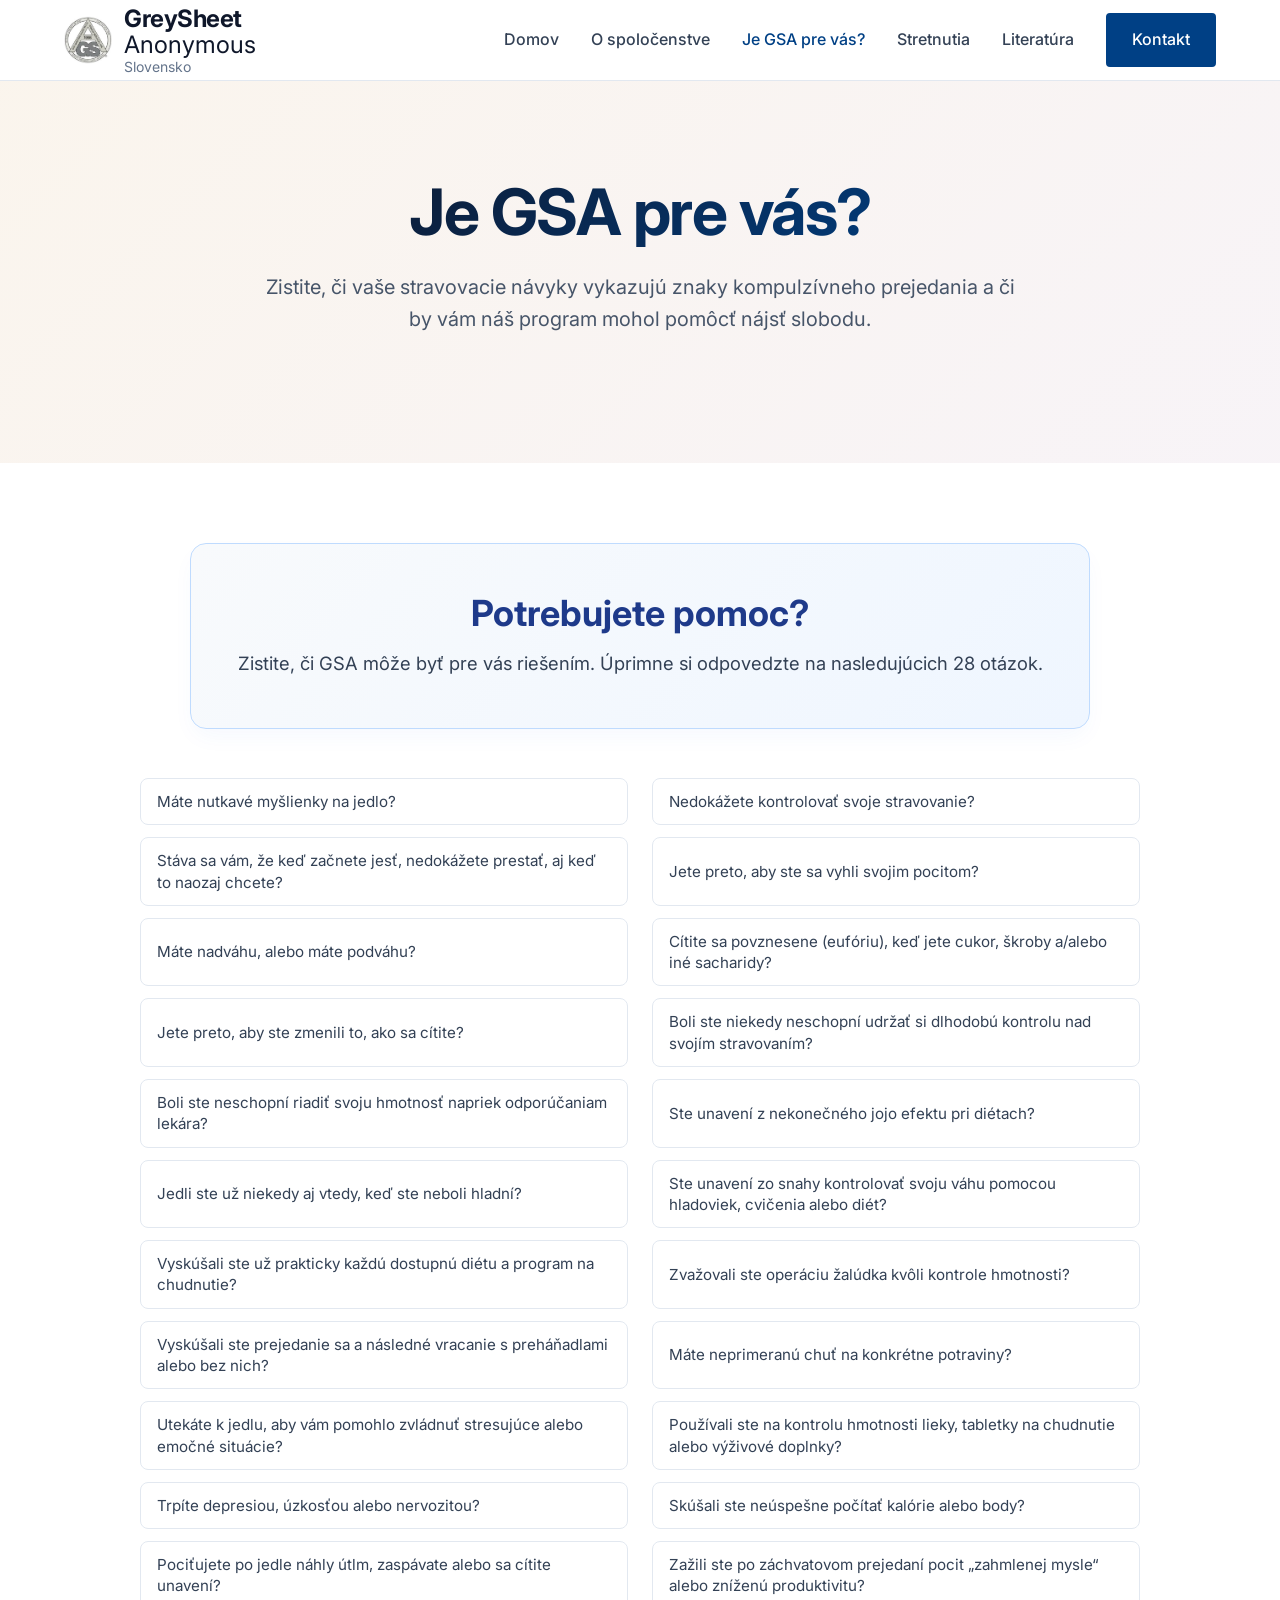
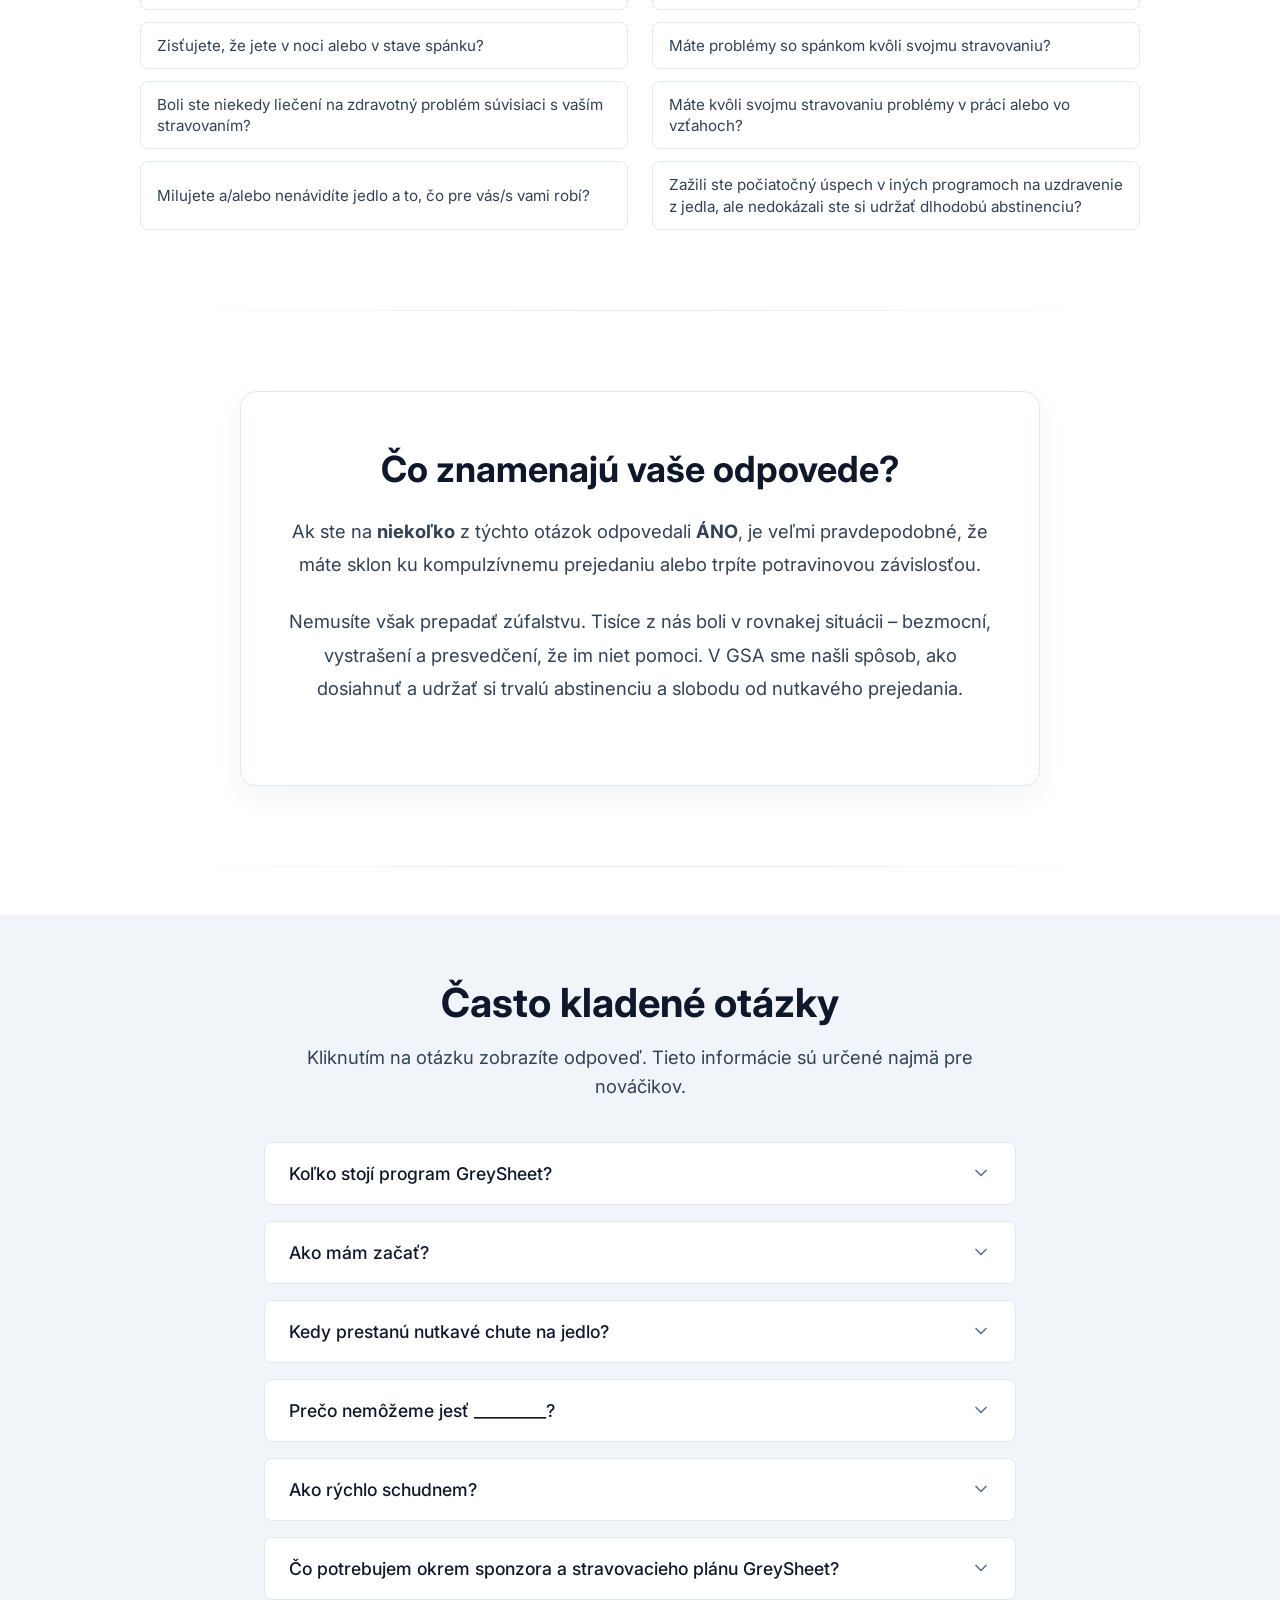
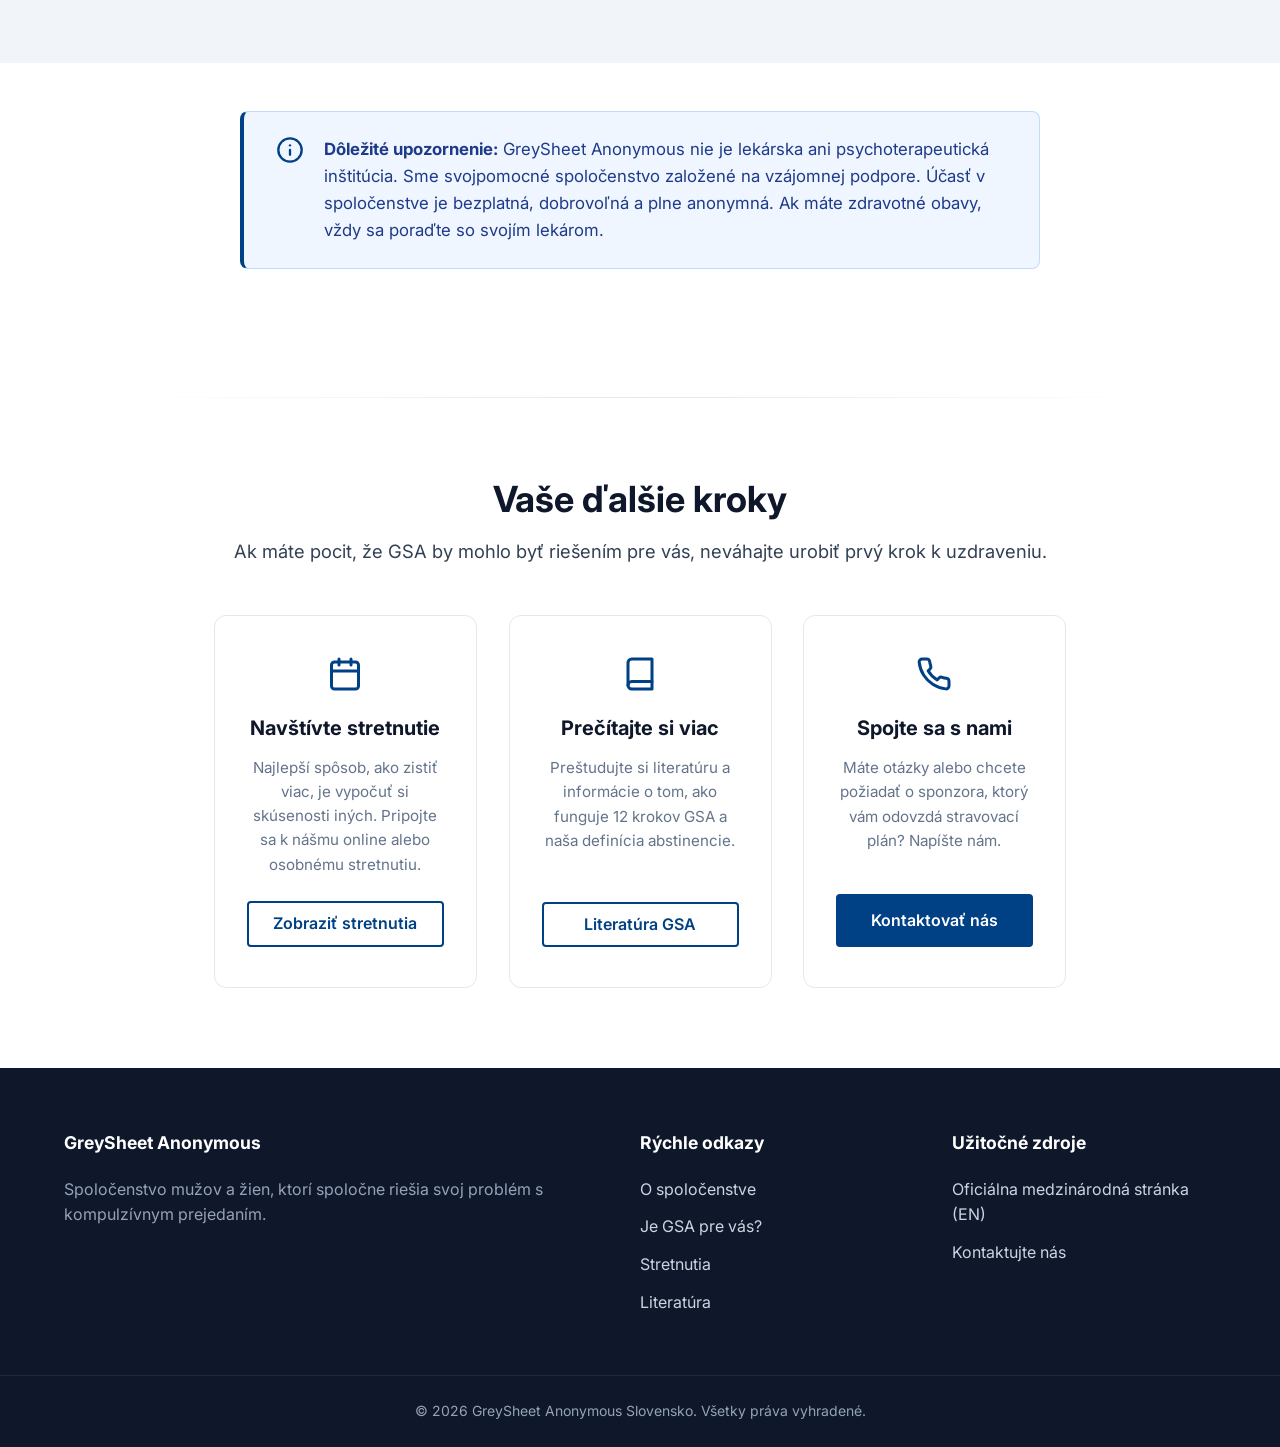
==== commit 951a1903: "Optimize SEO and update organization name to GreySheet" ====
--- a/je-gsa-pre-vas.html
+++ b/je-gsa-pre-vas.html
@@ -4,9 +4,17 @@
 <head>
     <meta charset="UTF-8">
     <meta name="viewport" content="width=device-width, initial-scale=1.0">
-    <title>Je GSA pre vás? - GreySheeters Anonymous Slovensko</title>
+    <title>Je GSA pre vás? - Diagnostické otázky | GreySheet Anonymous</title>
     <meta name="description"
-        content="Zistite, či je spoločenstvo GreySheeters Anonymous a náš program abstinencie určený pre vás. Prečítajte si 28 diagnostických otázok a FAQ pre nováčikov.">
+        content="Zistite, či je spoločenstvo GreySheet Anonymous a náš program abstinencie určený pre vás. Prečítajte si diagnostické otázky a FAQ pre nováčikov.">
+    <meta name="keywords" content="Je GSA pre mňa, diagnostika prejedania, 28 otázok, test prejedania, nováčikovia GSA, abstinencia, závislosť na jedle">
+    <meta name="robots" content="index, follow">
+    <meta property="og:title" content="Je GSA pre vás?">
+    <meta property="og:description" content="Zistite, či je spoločenstvo GreySheet Anonymous a náš program abstinencie určený pre vás.">
+    <meta property="og:type" content="article">
+    <meta property="og:url" content="https://greysheet.sk/je-gsa-pre-vas.html">
+    <meta property="og:image" content="https://greysheet.sk/images/GSA_Horizontal_logo.png">
+    <link rel="canonical" href="https://greysheet.sk/je-gsa-pre-vas.html">
 
     <!-- Google Fonts: Inter -->
     <link rel="preconnect" href="https://fonts.googleapis.com">
@@ -291,10 +299,10 @@
     <header class="header">
         <div class="container header-container">
             <a href="index.html" class="logo">
-                <img src="images/images (6).jpg" alt="GreySheeters Anonymous Slovensko Logo" class="logo-img">
+                <img src="images/images (6).jpg" alt="GreySheet Anonymous Slovensko Logo" class="logo-img">
                 <div class="logo-text">
-                    <span class="logo-bold">GreySheeters</span> Anonymous
-                    <span class="logo-sub">Slovensko</span>
+                    <span class="logo-bold" data-cms-id="global_logo_1">GreySheet</span> <span data-cms-id="global_logo_2">Anonymous</span>
+                    <span class="logo-sub" data-cms-id="global_logo_3">Slovensko</span>
                 </div>
             </a>
 
@@ -307,12 +315,12 @@
 
             <!-- Navigation Links -->
             <nav class="nav-links" id="nav-links">
-                <a href="index.html">Domov</a>
-                <a href="o-gsa.html">O spoločenstve</a>
-                <a href="je-gsa-pre-vas.html" class="active">Je GSA pre vás?</a>
-                <a href="stretnutia.html">Stretnutia</a>
-                <a href="literatura.html">Literatúra</a>
-                <a href="kontakt.html" class="btn-primary">Kontakt</a>
+                <a href="index.html" data-cms-id="nav_1">Domov</a>
+                <a href="o-gsa.html" data-cms-id="nav_2">O spoločenstve</a>
+                <a href="je-gsa-pre-vas.html" class="active" data-cms-id="nav_3">Je GSA pre vás?</a>
+                <a href="stretnutia.html" data-cms-id="nav_4">Stretnutia</a>
+                <a href="literatura.html" data-cms-id="nav_5">Literatúra</a>
+                <a href="kontakt.html" class="btn-primary" data-cms-id="nav_6">Kontakt</a>
             </nav>
         </div>
     </header>
@@ -321,8 +329,8 @@
     <section class="hero" style="padding: 6rem 0;">
         <div class="hero-overlay"></div>
         <div class="container hero-content">
-            <h1>Je GSA pre vás?</h1>
-            <p>Zistite, či vaše stravovacie návyky vykazujú znaky kompulzívneho prejedania a či by vám náš program mohol pomôcť nájsť slobodu.</p>
+            <h1 data-cms-id="prevas_hero_title">Je GSA pre vás?</h1>
+            <p data-cms-id="prevas_hero_desc">Zistite, či vaše stravovacie návyky vykazujú znaky kompulzívneho prejedania a či by vám náš program mohol pomôcť nájsť slobodu.</p>
         </div>
     </section>
 
@@ -332,122 +340,122 @@
         <section class="section" style="padding-bottom: 2rem;">
             <div class="container">
                 <div class="page-intro animate-on-scroll" style="background: linear-gradient(135deg, #f8fafc 0%, #eff6ff 100%); padding: 3rem 2rem; border-radius: 16px; border: 1px solid #bfdbfe; margin-bottom: 3rem; max-width: 900px; box-shadow: 0 10px 25px -5px rgba(37, 99, 235, 0.05);">
-                    <h2 style="color: #1e3a8a; margin-bottom: 0.75rem; font-size: 2.25rem;">Potrebujete pomoc?</h2>
-                    <p style="margin-bottom: 0; font-size: 1.15rem;">Zistite, či GSA môže byť pre vás riešením. Úprimne si odpovedzte na nasledujúcich 28 otázok.</p>
+                    <h2 data-cms-id="prevas_intro_title" style="color: #1e3a8a; margin-bottom: 0.75rem; font-size: 2.25rem;">Potrebujete pomoc?</h2>
+                    <p data-cms-id="prevas_intro_desc" style="margin-bottom: 0; font-size: 1.15rem;">Zistite, či GSA môže byť pre vás riešením. Úprimne si odpovedzte na nasledujúcich 28 otázok.</p>
                 </div>
 
                 <div class="questions-list animate-on-scroll">
                     <!-- Q1 -->
                     <div class="question-item">
-                        <div class="question-text">Máte nutkavé myšlienky na jedlo?</div>
+                        <div class="question-text" data-cms-id="prevas_q1">Máte nutkavé myšlienky na jedlo?</div>
                     </div>
                     <!-- Q2 -->
                     <div class="question-item">
-                        <div class="question-text">Nedokážete kontrolovať svoje stravovanie?</div>
+                        <div class="question-text" data-cms-id="prevas_q2">Nedokážete kontrolovať svoje stravovanie?</div>
                     </div>
                     <!-- Q3 -->
                     <div class="question-item">
-                        <div class="question-text">Stáva sa vám, že keď začnete jesť, nedokážete prestať, aj keď to naozaj chcete?</div>
+                        <div class="question-text" data-cms-id="prevas_q3">Stáva sa vám, že keď začnete jesť, nedokážete prestať, aj keď to naozaj chcete?</div>
                     </div>
                     <!-- Q4 -->
                     <div class="question-item">
-                        <div class="question-text">Jete preto, aby ste sa vyhli svojim pocitom?</div>
+                        <div class="question-text" data-cms-id="prevas_q4">Jete preto, aby ste sa vyhli svojim pocitom?</div>
                     </div>
                     <!-- Q5 -->
                     <div class="question-item">
-                        <div class="question-text">Máte nadváhu, alebo máte podváhu?</div>
+                        <div class="question-text" data-cms-id="prevas_q5">Máte nadváhu, alebo máte podváhu?</div>
                     </div>
                     <!-- Q6 -->
                     <div class="question-item">
-                        <div class="question-text">Cítite sa povznesene (eufóriu), keď jete cukor, škroby a/alebo iné sacharidy?</div>
+                        <div class="question-text" data-cms-id="prevas_q6">Cítite sa povznesene (eufóriu), keď jete cukor, škroby a/alebo iné sacharidy?</div>
                     </div>
                     <!-- Q7 -->
                     <div class="question-item">
-                        <div class="question-text">Jete preto, aby ste zmenili to, ako sa cítite?</div>
+                        <div class="question-text" data-cms-id="prevas_q7">Jete preto, aby ste zmenili to, ako sa cítite?</div>
                     </div>
                     <!-- Q8 -->
                     <div class="question-item">
-                        <div class="question-text">Boli ste niekedy neschopní udržať si dlhodobú kontrolu nad svojím stravovaním?</div>
+                        <div class="question-text" data-cms-id="prevas_q8">Boli ste niekedy neschopní udržať si dlhodobú kontrolu nad svojím stravovaním?</div>
                     </div>
                     <!-- Q9 -->
                     <div class="question-item">
-                        <div class="question-text">Boli ste neschopní riadiť svoju hmotnosť napriek odporúčaniam lekára?</div>
+                        <div class="question-text" data-cms-id="prevas_q9">Boli ste neschopní riadiť svoju hmotnosť napriek odporúčaniam lekára?</div>
                     </div>
                     <!-- Q10 -->
                     <div class="question-item">
-                        <div class="question-text">Ste unavení z nekonečného jojo efektu pri diétach?</div>
+                        <div class="question-text" data-cms-id="prevas_q10">Ste unavení z nekonečného jojo efektu pri diétach?</div>
                     </div>
                     <!-- Q11 -->
                     <div class="question-item">
-                        <div class="question-text">Jedli ste už niekedy aj vtedy, keď ste neboli hladní?</div>
+                        <div class="question-text" data-cms-id="prevas_q11">Jedli ste už niekedy aj vtedy, keď ste neboli hladní?</div>
                     </div>
                     <!-- Q12 -->
                     <div class="question-item">
-                        <div class="question-text">Ste unavení zo snahy kontrolovať svoju váhu pomocou hladoviek, cvičenia alebo diét?</div>
+                        <div class="question-text" data-cms-id="prevas_q12">Ste unavení zo snahy kontrolovať svoju váhu pomocou hladoviek, cvičenia alebo diét?</div>
                     </div>
                     <!-- Q13 -->
                     <div class="question-item">
-                        <div class="question-text">Vyskúšali ste už prakticky každú dostupnú diétu a program na chudnutie?</div>
+                        <div class="question-text" data-cms-id="prevas_q13">Vyskúšali ste už prakticky každú dostupnú diétu a program na chudnutie?</div>
                     </div>
                     <!-- Q14 -->
                     <div class="question-item">
-                        <div class="question-text">Zvažovali ste operáciu žalúdka kvôli kontrole hmotnosti?</div>
+                        <div class="question-text" data-cms-id="prevas_q14">Zvažovali ste operáciu žalúdka kvôli kontrole hmotnosti?</div>
                     </div>
                     <!-- Q15 -->
                     <div class="question-item">
-                        <div class="question-text">Vyskúšali ste prejedanie sa a následné vracanie s preháňadlami alebo bez nich?</div>
+                        <div class="question-text" data-cms-id="prevas_q15">Vyskúšali ste prejedanie sa a následné vracanie s preháňadlami alebo bez nich?</div>
                     </div>
                     <!-- Q16 -->
                     <div class="question-item">
-                        <div class="question-text">Máte neprimeranú chuť na konkrétne potraviny?</div>
+                        <div class="question-text" data-cms-id="prevas_q16">Máte neprimeranú chuť na konkrétne potraviny?</div>
                     </div>
                     <!-- Q17 -->
                     <div class="question-item">
-                        <div class="question-text">Utekáte k jedlu, aby vám pomohlo zvládnuť stresujúce alebo emočné situácie?</div>
+                        <div class="question-text" data-cms-id="prevas_q17">Utekáte k jedlu, aby vám pomohlo zvládnuť stresujúce alebo emočné situácie?</div>
                     </div>
                     <!-- Q18 -->
                     <div class="question-item">
-                        <div class="question-text">Používali ste na kontrolu hmotnosti lieky, tabletky na chudnutie alebo výživové doplnky?</div>
+                        <div class="question-text" data-cms-id="prevas_q18">Používali ste na kontrolu hmotnosti lieky, tabletky na chudnutie alebo výživové doplnky?</div>
                     </div>
                     <!-- Q19 -->
                     <div class="question-item">
-                        <div class="question-text">Trpíte depresiou, úzkosťou alebo nervozitou?</div>
+                        <div class="question-text" data-cms-id="prevas_q19">Trpíte depresiou, úzkosťou alebo nervozitou?</div>
                     </div>
                     <!-- Q20 -->
                     <div class="question-item">
-                        <div class="question-text">Skúšali ste neúspešne počítať kalórie alebo body?</div>
+                        <div class="question-text" data-cms-id="prevas_q20">Skúšali ste neúspešne počítať kalórie alebo body?</div>
                     </div>
                     <!-- Q21 -->
                     <div class="question-item">
-                        <div class="question-text">Pociťujete po jedle náhly útlm, zaspávate alebo sa cítite unavení?</div>
+                        <div class="question-text" data-cms-id="prevas_q21">Pociťujete po jedle náhly útlm, zaspávate alebo sa cítite unavení?</div>
                     </div>
                     <!-- Q22 -->
                     <div class="question-item">
-                        <div class="question-text">Zažili ste po záchvatovom prejedaní pocit „zahmlenej mysle“ alebo zníženú produktivitu?</div>
+                        <div class="question-text" data-cms-id="prevas_q22">Zažili ste po záchvatovom prejedaní pocit „zahmlenej mysle“ alebo zníženú produktivitu?</div>
                     </div>
                     <!-- Q23 -->
                     <div class="question-item">
-                        <div class="question-text">Zisťujete, že jete v noci alebo v stave spánku?</div>
+                        <div class="question-text" data-cms-id="prevas_q23">Zisťujete, že jete v noci alebo v stave spánku?</div>
                     </div>
                     <!-- Q24 -->
                     <div class="question-item">
-                        <div class="question-text">Máte problémy so spánkom kvôli svojmu stravovaniu?</div>
+                        <div class="question-text" data-cms-id="prevas_q24">Máte problémy so spánkom kvôli svojmu stravovaniu?</div>
                     </div>
                     <!-- Q25 -->
                     <div class="question-item">
-                        <div class="question-text">Boli ste niekedy liečení na zdravotný problém súvisiaci s vaším stravovaním?</div>
+                        <div class="question-text" data-cms-id="prevas_q25">Boli ste niekedy liečení na zdravotný problém súvisiaci s vaším stravovaním?</div>
                     </div>
                     <!-- Q26 -->
                     <div class="question-item">
-                        <div class="question-text">Máte kvôli svojmu stravovaniu problémy v práci alebo vo vzťahoch?</div>
+                        <div class="question-text" data-cms-id="prevas_q26">Máte kvôli svojmu stravovaniu problémy v práci alebo vo vzťahoch?</div>
                     </div>
                     <!-- Q27 -->
                     <div class="question-item">
-                        <div class="question-text">Milujete a/alebo nenávidíte jedlo a to, čo pre vás/s vami robí?</div>
+                        <div class="question-text" data-cms-id="prevas_q27">Milujete a/alebo nenávidíte jedlo a to, čo pre vás/s vami robí?</div>
                     </div>
                     <!-- Q28 -->
                     <div class="question-item">
-                        <div class="question-text">Zažili ste počiatočný úspech v iných programoch na uzdravenie z jedla, ale nedokázali ste si udržať dlhodobú abstinenciu?</div>
+                        <div class="question-text" data-cms-id="prevas_q28">Zažili ste počiatočný úspech v iných programoch na uzdravenie z jedla, ale nedokázali ste si udržať dlhodobú abstinenciu?</div>
                     </div>
                 </div>
             </div>
@@ -459,9 +467,9 @@
         <section class="section" style="padding-top: 2rem; padding-bottom: 2rem;">
             <div class="container">
                 <div class="interpretation-card animate-on-scroll">
-                    <h2>Čo znamenajú vaše odpovede?</h2>
-                    <p>Ak ste na <strong>niekoľko</strong> z týchto otázok odpovedali <strong>ÁNO</strong>, je veľmi pravdepodobné, že máte sklon ku kompulzívnemu prejedaniu alebo trpíte potravinovou závislosťou.</p>
-                    <p>Nemusíte však prepadať zúfalstvu. Tisíce z nás boli v rovnakej situácii – bezmocní, vystrašení a presvedčení, že im niet pomoci. V GSA sme našli spôsob, ako dosiahnuť a udržať si trvalú abstinenciu a slobodu od nutkavého prejedania.</p>
+                    <h2 data-cms-id="prevas_interp_title">Čo znamenajú vaše odpovede?</h2>
+                    <p data-cms-id="prevas_interp_p1">Ak ste na <strong>niekoľko</strong> z týchto otázok odpovedali <strong>ÁNO</strong>, je veľmi pravdepodobné, že máte sklon ku kompulzívnemu prejedaniu alebo trpíte potravinovou závislosťou.</p>
+                    <p data-cms-id="prevas_interp_p2">Nemusíte však prepadať zúfalstvu. Tisíce z nás boli v rovnakej situácii – bezmocní, vystrašení a presvedčení, že im niet pomoci. V GSA sme našli spôsob, ako dosiahnuť a udržať si trvalú abstinenciu a slobodu od nutkavého prejedania.</p>
                 </div>
             </div>
         </section>
@@ -471,23 +479,23 @@
         <!-- FAQ Section -->
         <section class="section bg-light" style="padding-top: 4rem; padding-bottom: 4rem;">
             <div class="container faq-section animate-on-scroll">
-                <h2>Často kladené otázky</h2>
-                <p>Kliknutím na otázku zobrazíte odpoveď. Tieto informácie sú určené najmä pre nováčikov.</p>
+                <h2 data-cms-id="prevas_faq_title">Často kladené otázky</h2>
+                <p data-cms-id="prevas_faq_desc">Kliknutím na otázku zobrazíte odpoveď. Tieto informácie sú určené najmä pre nováčikov.</p>
                 
                 <div class="faq-list">
                     <!-- FAQ 1 -->
                     <div class="faq-item">
                         <button class="faq-question">
-                            <span>Koľko stojí program GreySheet?</span>
+                            <span data-cms-id="faq_q1_text">Koľko stojí program GreySheet?</span>
                             <svg class="faq-arrow" xmlns="http://www.w3.org/2000/svg" width="20" height="20" viewBox="0 0 24 24" fill="none" stroke="currentColor" stroke-width="2" stroke-linecap="round" stroke-linejoin="round">
                                 <polyline points="6 9 12 15 18 9"></polyline>
                             </svg>
                         </button>
                         <div class="faq-answer">
                             <div class="faq-answer-content">
-                                <p>Jedinou podmienkou členstva v GreySheeters Anonymous je túžba prestať kompulzívne jesť. Predtým, ako začnete, nemusíte vypĺňať žiadnu prihlášku ani platiť žiadne poplatky a nemusíte si objednávať žiadne špeciálne doplnky výživy ani náhrady jedla. Väčšina našej základnej literatúry je k dispozícii na bezplatné stiahnutie a vytlačenie.</p>
-                                <p>Abstinentná strava je dostupná v bežných obchodoch s potravinami, aj keď si pravdepodobne všimnete, že čerstvé bielkoviny, ovocie a zelenina stoja viac ako spracované potraviny s vysokým obsahom škrobu, ktoré väčšina z nás jedla pred príchodom do GSA.</p>
-                                <p>Každá skupina však žiada o dobrovoľné príspevky (v zmysle 7. tradície) na pokrytie výdavkov skupiny, ako je prenájom miestnosti alebo poplatky za online konferenčné služby. Členovia, ktorí majú v programe úspech a sú finančne schopní prispieť, sú k tomu povzbudzovaní, ale príspevky nie sú nikdy povinné.</p>
+                                <p data-cms-id="faq_a1_p1">Jedinou podmienkou členstva v GreySheet Anonymous je túžba prestať kompulzívne jesť. Predtým, ako začnete, nemusíte vypĺňať žiadnu prihlášku ani platiť žiadne poplatky a nemusíte si objednávať žiadne špeciálne doplnky výživy ani náhrady jedla. Väčšina našej základnej literatúry je k dispozícii na bezplatné stiahnutie a vytlačenie.</p>
+                                <p data-cms-id="faq_a1_p2">Abstinentná strava je dostupná v bežných obchodoch s potravinami, aj keď si pravdepodobne všimnete, že čerstvé bielkoviny, ovocie a zelenina stoja viac ako spracované potraviny s vysokým obsahom škrobu, ktoré väčšina z nás jedla pred príchodom do GSA.</p>
+                                <p data-cms-id="faq_a1_p3">Každá skupina však žiada o dobrovoľné príspevky (v zmysle 7. tradície) na pokrytie výdavkov skupiny, ako je prenájom miestnosti alebo poplatky za online konferenčné služby. Členovia, ktorí majú v programe úspech a sú finančne schopní prispieť, sú k tomu povzbudzovaní, ale príspevky nie sú nikdy povinné.</p>
                             </div>
                         </div>
                     </div>
@@ -495,15 +503,15 @@
                     <!-- FAQ 2 -->
                     <div class="faq-item">
                         <button class="faq-question">
-                            <span>Ako mám začať?</span>
+                            <span data-cms-id="faq_q2_text">Ako mám začať?</span>
                             <svg class="faq-arrow" xmlns="http://www.w3.org/2000/svg" width="20" height="20" viewBox="0 0 24 24" fill="none" stroke="currentColor" stroke-width="2" stroke-linecap="round" stroke-linejoin="round">
                                 <polyline points="6 9 12 15 18 9"></polyline>
                             </svg>
                         </button>
                         <div class="faq-answer">
                             <div class="faq-answer-content">
-                                <p>Najlepším miestom na začatie je návšteva stretnutia GreySheeters Anonymous. Naša stránka <a href="stretnutia.html">Stretnutia</a> obsahuje zoznam stretnutí a informácie o tom, ako sa pripojiť k telefonickým alebo online mítingom.</p>
-                                <p>Ak nikoho v GSA nepoznáte, nikdy ste neboli na 12-krokovom stretnutí a chcete začať ihneď, prejdite na našu stránku <a href="kontakt.html">Kontakt</a> a napíšte nám správu. Naša kontaktná osoba pre Slovensko sa s vami spojí a pomôže vám nájsť vášho prvého sponzora, ktorý vám odovzdá stravovací plán a vysvetlí vám základy.</p>
+                                <p data-cms-id="faq_a2_p1">Najlepším miestom na začatie je návšteva stretnutia GreySheet Anonymous. Naša stránka <a href="stretnutia.html">Stretnutia</a> obsahuje zoznam stretnutí a informácie o tom, ako sa pripojiť k telefonickým alebo online mítingom.</p>
+                                <p data-cms-id="faq_a2_p2">Ak nikoho v GSA nepoznáte, nikdy ste neboli na 12-krokovom stretnutí a chcete začať ihneď, prejdite na našu stránku <a href="kontakt.html">Kontakt</a> a napíšte nám správu. Naša kontaktná osoba pre Slovensko sa s vami spojí a pomôže vám nájsť vášho prvého sponzora, ktorý vám odovzdá stravovací plán a vysvetlí vám základy.</p>
                             </div>
                         </div>
                     </div>
@@ -511,15 +519,15 @@
                     <!-- FAQ 3 -->
                     <div class="faq-item">
                         <button class="faq-question">
-                            <span>Kedy prestanú nutkavé chute na jedlo?</span>
+                            <span data-cms-id="faq_q3_text">Kedy prestanú nutkavé chute na jedlo?</span>
                             <svg class="faq-arrow" xmlns="http://www.w3.org/2000/svg" width="20" height="20" viewBox="0 0 24 24" fill="none" stroke="currentColor" stroke-width="2" stroke-linecap="round" stroke-linejoin="round">
                                 <polyline points="6 9 12 15 18 9"></polyline>
                             </svg>
                         </button>
                         <div class="faq-answer">
                             <div class="faq-answer-content">
-                                <p>Najťažšia časť fyzického detoxu (bolesti hlavy, únava, nevoľnosť a silná túžba po jedle) zvyčajne odznie do konca prvého týždňa dôslednej abstinencie. Emocionálny detox (podráždenosť, zmeny nálad, zvýšená citlivosť) môže trvať ešte niekoľko týždňov.</p>
-                                <p>Ak pociťujete silné chute aj po dlhšom čase, dôkladne skontrolujte etikety a zloženie všetkého, čo konzumujete alebo pijete, a porozprávajte sa so svojím sponzorom, aby ste sa uistili, že do vašej stravy omylom neprenikol skrytý cukor alebo škrob.</p>
+                                <p data-cms-id="faq_a3_p1">Najťažšia časť fyzického detoxu (bolesti hlavy, únava, nevoľnosť a silná túžba po jedle) zvyčajne odznie do konca prvého týždňa dôslednej abstinencie. Emocionálny detox (podráždenosť, zmeny nálad, zvýšená citlivosť) môže trvať ešte niekoľko týždňov.</p>
+                                <p data-cms-id="faq_a3_p2">Ak pociťujete silné chute aj po dlhšom čase, dôkladne skontrolujte etikety a zloženie všetkého, čo konzumujete alebo pijete, a porozprávajte sa so svojím sponzorom, aby ste sa uistili, že do vašej stravy omylom neprenikol skrytý cukor alebo škrob.</p>
                             </div>
                         </div>
                     </div>
@@ -527,15 +535,15 @@
                     <!-- FAQ 4 -->
                     <div class="faq-item">
                         <button class="faq-question">
-                            <span>Prečo nemôžeme jesť _________?</span>
+                            <span data-cms-id="faq_q4_text">Prečo nemôžeme jesť _________?</span>
                             <svg class="faq-arrow" xmlns="http://www.w3.org/2000/svg" width="20" height="20" viewBox="0 0 24 24" fill="none" stroke="currentColor" stroke-width="2" stroke-linecap="round" stroke-linejoin="round">
                                 <polyline points="6 9 12 15 18 9"></polyline>
                             </svg>
                         </button>
                         <div class="faq-answer">
                             <div class="faq-answer-content">
-                                <p>Vo všeobecnosti platí, že potraviny, ktoré nie sú na stravovacom pláne GreySheet, majú vysoký obsah sacharidov, cukrov alebo škrobov, ktoré spúšťajú fyzickú závislosť a nutkanie prejedať sa. Niektoré potraviny, ktoré nie sú výslovne vymenované, sú povolené, ak patria do rovnakej kategórie (napr. všetky druhy červeného mäsa, hydiny a rýb sú povolené, ak sú pripravené bez nepovolených prísad).</p>
-                                <p>V niektorých prípadoch presne nevieme, prečo konkrétny druh ovocia alebo zeleniny nebol do plánu zahrnutý pred desaťročiami. Čo však vieme s istotou je, že žiadny člen GSA doteraz nezomrel na to, že nejedol dané ovocie alebo zeleninu, a vy na to nezomriete tiež. Dôvera v plán a v skúsenosti tých, ktorí kráčali pred nami, je kľúčom k úspechu.</p>
+                                <p data-cms-id="faq_a4_p1">Vo všeobecnosti platí, že potraviny, ktoré nie sú na stravovacom pláne GreySheet, majú vysoký obsah sacharidov, cukrov alebo škrobov, ktoré spúšťajú fyzickú závislosť a nutkanie prejedať sa. Niektoré potraviny, ktoré nie sú výslovne vymenované, sú povolené, ak patria do rovnakej kategórie (napr. všetky druhy červeného mäsa, hydiny a rýb sú povolené, ak sú pripravené bez nepovolených prísad).</p>
+                                <p data-cms-id="faq_a4_p2">V niektorých prípadoch presne nevieme, prečo konkrétny druh ovocia alebo zeleniny nebol do plánu zahrnutý pred desaťročiami. Čo však vieme s istotou je, že žiadny člen GSA doteraz nezomrel na to, že nejedol dané ovocie alebo zeleninu, a vy na to nezomriete tiež. Dôvera v plán a v skúsenosti tých, ktorí kráčali pred nami, je kľúčom k úspechu.</p>
                             </div>
                         </div>
                     </div>
@@ -543,15 +551,15 @@
                     <!-- FAQ 5 -->
                     <div class="faq-item">
                         <button class="faq-question">
-                            <span>Ako rýchlo schudnem?</span>
+                            <span data-cms-id="faq_q5_text">Ako rýchlo schudnem?</span>
                             <svg class="faq-arrow" xmlns="http://www.w3.org/2000/svg" width="20" height="20" viewBox="0 0 24 24" fill="none" stroke="currentColor" stroke-width="2" stroke-linecap="round" stroke-linejoin="round">
                                 <polyline points="6 9 12 15 18 9"></polyline>
                             </svg>
                         </button>
                         <div class="faq-answer">
                             <div class="faq-answer-content">
-                                <p>Úbytok hmotnosti je zvyčajne najvýraznejší a najrýchlejší počas prvého mesiaca na pláne stravovania GreySheet a následne sa stabilizuje na zdravom tempe. Rýchlosť chudnutia závisí od mnohých individuálnych faktorov: od veku, pohlavia, úrovne fyzickej aktivity, celkového zdravotného stavu a od konkrétnych volieb jedál v rámci plánu.</p>
-                                <p>Pamätajte, že program GSA sa zameriava na udržateľnú úpravu hmotnosti a celkové telesné i duchovné uzdravenie, nie na bleskové diéty. Všetky otázky ohľadom úbytku váhy konzultujte so svojím sponzorom.</p>
+                                <p data-cms-id="faq_a5_p1">Úbytok hmotnosti je zvyčajne najvýraznejší a najrýchlejší počas prvého mesiaca na pláne stravovania GreySheet a následne sa stabilizuje na zdravom tempe. Rýchlosť chudnutia závisí od mnohých individuálnych faktorov: od veku, pohlavia, úrovne fyzickej aktivity, celkového zdravotného stavu a od konkrétnych volieb jedál v rámci plánu.</p>
+                                <p data-cms-id="faq_a5_p2">Pamätajte, že program GSA sa zameriava na udržateľnú úpravu hmotnosti a celkové telesné i duchovné uzdravenie, nie na bleskové diéty. Všetky otázky ohľadom úbytku váhy konzultujte so svojím sponzorom.</p>
                             </div>
                         </div>
                     </div>
@@ -559,15 +567,15 @@
                     <!-- FAQ 6 -->
                     <div class="faq-item">
                         <button class="faq-question">
-                            <span>Čo potrebujem okrem sponzora a stravovacieho plánu GreySheet?</span>
+                            <span data-cms-id="faq_q6_text">Čo potrebujem okrem sponzora a stravovacieho plánu GreySheet?</span>
                             <svg class="faq-arrow" xmlns="http://www.w3.org/2000/svg" width="20" height="20" viewBox="0 0 24 24" fill="none" stroke="currentColor" stroke-width="2" stroke-linecap="round" stroke-linejoin="round">
                                 <polyline points="6 9 12 15 18 9"></polyline>
                             </svg>
                         </button>
                         <div class="faq-answer">
                             <div class="faq-answer-content">
-                                <p>Budete potrebovať digitálnu kuchynskú váhu, ktorá dokáže odvážiť jedlo v gramoch/unciach a disponuje funkciou vynulovania (tara) – aby ste mohli položiť tanier, vynulovať ho a následne presne odvážiť každú zložku jedla. Tieto váhy sú bežne dostupné v obchodoch s domácimi potrebami alebo online.</p>
-                                <p>Taktiež budete potrebovať sadu odmerných pohárov (cups) a lyžíc (lyžičiek) na presné meranie objemu tých potravín, ktoré sa merajú namiesto váženia.</p>
+                                <p data-cms-id="faq_a6_p1">Budete potrebovať digitálnu kuchynskú váhu, ktorá dokáže odvážiť jedlo v gramoch/unciach a disponuje funkciou vynulovania (tara) – aby ste mohli položiť tanier, vynulovať ho a následne presne odvážiť každú zložku jedla. Tieto váhy sú bežne dostupné v obchodoch s domácimi potrebami alebo online.</p>
+                                <p data-cms-id="faq_a6_p2">Taktiež budete potrebovať sadu odmerných pohárov (cups) a lyžíc (lyžičiek) na presné meranie objemu tých potravín, ktoré sa merajú namiesto váženia.</p>
                             </div>
                         </div>
                     </div>
@@ -586,8 +594,8 @@
                             <line x1="12" y1="8" x2="12.01" y2="8"></line>
                         </svg>
                     </div>
-                    <div>
-                        <strong>Dôležité upozornenie:</strong> GreySheeters Anonymous nie je lekárska ani psychoterapeutická inštitúcia. Sme svojpomocné spoločenstvo založené na vzájomnej podpore. Účasť v spoločenstve je bezplatná, dobrovoľná a plne anonymná. Ak máte zdravotné obavy, vždy sa poraďte so svojím lekárom.
+                    <div data-cms-id="prevas_disclaimer">
+                        <strong>Dôležité upozornenie:</strong> GreySheet Anonymous nie je lekárska ani psychoterapeutická inštitúcia. Sme svojpomocné spoločenstvo založené na vzájomnej podpore. Účasť v spoločenstve je bezplatná, dobrovoľná a plne anonymná. Ak máte zdravotné obavy, vždy sa poraďte so svojím lekárom.
                     </div>
                 </div>
             </div>
@@ -598,8 +606,8 @@
         <!-- Next Steps Section -->
         <section class="section" style="padding-top: 2rem;">
             <div class="container next-steps-container">
-                <h2>Vaše ďalšie kroky</h2>
-                <p>Ak máte pocit, že GSA by mohlo byť riešením pre vás, neváhajte urobiť prvý krok k uzdraveniu.</p>
+                <h2 data-cms-id="prevas_next_steps_title">Vaše ďalšie kroky</h2>
+                <p data-cms-id="prevas_next_steps_desc">Ak máte pocit, že GSA by mohlo byť riešením pre vás, neváhajte urobiť prvý krok k uzdraveniu.</p>
                 
                 <div class="next-steps-grid">
                     <!-- Step 1 -->
@@ -612,9 +620,9 @@
                                 <line x1="3" y1="10" x2="21" y2="10"></line>
                             </svg>
                         </div>
-                        <h3>Navštívte stretnutie</h3>
-                        <p>Najlepší spôsob, ako zistiť viac, je vypočuť si skúsenosti iných. Pripojte sa k nášmu online alebo osobnému stretnutiu.</p>
-                        <a href="stretnutia.html" class="btn-outline">Zobraziť stretnutia</a>
+                        <h3 data-cms-id="prevas_next1_title">Navštívte stretnutie</h3>
+                        <p data-cms-id="prevas_next1_desc">Najlepší spôsob, ako zistiť viac, je vypočuť si skúsenosti iných. Pripojte sa k nášmu online alebo osobnému stretnutiu.</p>
+                        <a href="stretnutia.html" class="btn-outline" data-cms-id="prevas_next1_btn">Zobraziť stretnutia</a>
                     </div>
                     <!-- Step 2 -->
                     <div class="step-card animate-on-scroll">
@@ -624,9 +632,9 @@
                                 <path d="M6.5 2H20v20H6.5A2.5 2.5 0 0 1 4 19.5v-15A2.5 2.5 0 0 1 6.5 2z"></path>
                             </svg>
                         </div>
-                        <h3>Prečítajte si viac</h3>
-                        <p>Preštudujte si literatúru a informácie o tom, ako funguje 12 krokov GSA a naša definícia abstinencie.</p>
-                        <a href="literatura.html" class="btn-outline">Literatúra GSA</a>
+                        <h3 data-cms-id="prevas_next2_title">Prečítajte si viac</h3>
+                        <p data-cms-id="prevas_next2_desc">Preštudujte si literatúru a informácie o tom, ako funguje 12 krokov GSA a naša definícia abstinencie.</p>
+                        <a href="literatura.html" class="btn-outline" data-cms-id="prevas_next2_btn">Literatúra GSA</a>
                     </div>
                     <!-- Step 3 -->
                     <div class="step-card animate-on-scroll">
@@ -635,9 +643,9 @@
                                 <path d="M22 16.92v3a2 2 0 0 1-2.18 2 19.79 19.79 0 0 1-8.63-3.07 19.5 19.5 0 0 1-6-6 19.79 19.79 0 0 1-3.07-8.67A2 2 0 0 1 4.11 2h3a2 2 0 0 1 2 1.72 12.84 12.84 0 0 0 .7 2.81 2 2 0 0 1-.45 2.11L8.09 9.91a16 16 0 0 0 6 6l1.27-1.27a2 2 0 0 1 2.11-.45 12.84 12.84 0 0 0 2.81.7A2 2 0 0 1 22 16.92z"></path>
                             </svg>
                         </div>
-                        <h3>Spojte sa s nami</h3>
-                        <p>Máte otázky alebo chcete požiadať o sponzora, ktorý vám odovzdá stravovací plán? Napíšte nám.</p>
-                        <a href="kontakt.html" class="btn-primary" style="margin-top: auto;">Kontaktovať nás</a>
+                        <h3 data-cms-id="prevas_next3_title">Spojte sa s nami</h3>
+                        <p data-cms-id="prevas_next3_desc">Máte otázky alebo chcete požiadať o sponzora, ktorý vám odovzdá stravovací plán? Napíšte nám.</p>
+                        <a href="kontakt.html" class="btn-primary" style="margin-top: auto;" data-cms-id="prevas_next3_btn">Kontaktovať nás</a>
                     </div>
                 </div>
             </div>
@@ -648,34 +656,35 @@
     <footer class="footer">
         <div class="container footer-grid">
             <div class="footer-col">
-                <h4>GreySheeters Anonymous</h4>
-                <p>Spoločenstvo mužov a žien, ktorí spoločne riešia svoj problém s kompulzívnym prejedaním.</p>
+                <h4 data-cms-id="footer_col1_title">GreySheet Anonymous</h4>
+                <p data-cms-id="footer_col1_desc">Spoločenstvo mužov a žien, ktorí spoločne riešia svoj problém s kompulzívnym prejedaním.</p>
             </div>
             <div class="footer-col">
-                <h4>Rýchle odkazy</h4>
+                <h4 data-cms-id="footer_col2_title">Rýchle odkazy</h4>
                 <ul>
-                    <li><a href="o-gsa.html">O spoločenstve</a></li>
-                    <li><a href="je-gsa-pre-vas.html">Je GSA pre vás?</a></li>
-                    <li><a href="stretnutia.html">Stretnutia</a></li>
-                    <li><a href="literatura.html">Literatúra</a></li>
+                    <li><a href="o-gsa.html" data-cms-id="footer_link1">O spoločenstve</a></li>
+                    <li><a href="je-gsa-pre-vas.html" data-cms-id="footer_link2">Je GSA pre vás?</a></li>
+                    <li><a href="stretnutia.html" data-cms-id="footer_link3">Stretnutia</a></li>
+                    <li><a href="literatura.html" data-cms-id="footer_link4">Literatúra</a></li>
                 </ul>
             </div>
             <div class="footer-col">
-                <h4>Užitočné zdroje</h4>
+                <h4 data-cms-id="footer_col3_title">Užitočné zdroje</h4>
                 <ul>
-                    <li><a href="https://www.greysheet.org/" target="_blank" rel="noopener">Oficiálna medzinárodná stránka (EN)</a></li>
-                    <li><a href="kontakt.html">Kontaktujte nás</a></li>
+                    <li><a href="https://www.greysheet.org/" target="_blank" rel="noopener" data-cms-id="footer_link5">Oficiálna medzinárodná stránka (EN)</a></li>
+                    <li><a href="kontakt.html" data-cms-id="footer_link6">Kontaktujte nás</a></li>
                 </ul>
             </div>
         </div>
         <div class="footer-bottom">
             <div class="container">
-                <p>&copy; <span id="year"></span> GreySheeters Anonymous Slovensko. Všetky práva vyhradené.</p>
+                <p>&copy; <span id="year"></span> <span data-cms-id="footer_copyright">GreySheet Anonymous Slovensko. Všetky práva vyhradené.</span></p>
             </div>
         </div>
     </footer>
 
     <script src="script.js"></script>
+    <script src="cms.js"></script>
     <script>
         document.addEventListener('DOMContentLoaded', () => {
             const faqQuestions = document.querySelectorAll('.faq-question');
--- a/style.css
+++ b/style.css
@@ -902,3 +902,82 @@
 .transition-delay-100 { transition-delay: 100ms; }
 .transition-delay-200 { transition-delay: 200ms; }
 .transition-delay-300 { transition-delay: 300ms; }
+
+/* ==========================================================================
+   CMS In-Browser Editor Styles
+   ========================================================================== */
+
+#cms-toolbar {
+    position: fixed;
+    bottom: 20px;
+    left: 50%;
+    transform: translateX(-50%);
+    background: #111827;
+    color: white;
+    padding: 12px 24px;
+    border-radius: 50px;
+    box-shadow: 0 10px 25px rgba(0,0,0,0.2);
+    z-index: 999999;
+    font-family: 'Inter', sans-serif;
+    display: flex;
+    align-items: center;
+    gap: 16px;
+    animation: cmsSlideUp 0.3s cubic-bezier(0.16, 1, 0.3, 1);
+}
+
+.cms-toolbar-inner {
+    display: flex;
+    align-items: center;
+    gap: 16px;
+}
+
+.cms-toolbar-inner span {
+    font-weight: 600;
+    font-size: 0.9rem;
+    opacity: 0.9;
+}
+
+#cms-toolbar button {
+    background: var(--primary-color, #0ea5e9);
+    color: white;
+    border: none;
+    padding: 8px 16px;
+    border-radius: 30px;
+    cursor: pointer;
+    font-weight: 600;
+    font-size: 0.9rem;
+    transition: all 0.2s ease;
+}
+
+#cms-toolbar button:hover {
+    filter: brightness(1.1);
+    transform: translateY(-1px);
+}
+
+#cms-toolbar #cms-cancel-btn {
+    background: transparent;
+    border: 1px solid rgba(255,255,255,0.3);
+}
+
+#cms-toolbar #cms-cancel-btn:hover {
+    background: rgba(255,255,255,0.1);
+}
+
+/* Outline for editable elements */
+.cms-editable {
+    outline: 2px dashed rgba(14, 165, 233, 0.5);
+    outline-offset: 4px;
+    border-radius: 4px;
+    transition: outline-color 0.2s ease, background-color 0.2s ease;
+}
+
+.cms-editable:hover, .cms-editable:focus {
+    outline: 2px solid var(--primary-color, #0ea5e9);
+    background-color: rgba(14, 165, 233, 0.05);
+}
+
+@keyframes cmsSlideUp {
+    from { transform: translate(-50%, 100%); opacity: 0; }
+    to { transform: translate(-50%, 0); opacity: 1; }
+}
+
